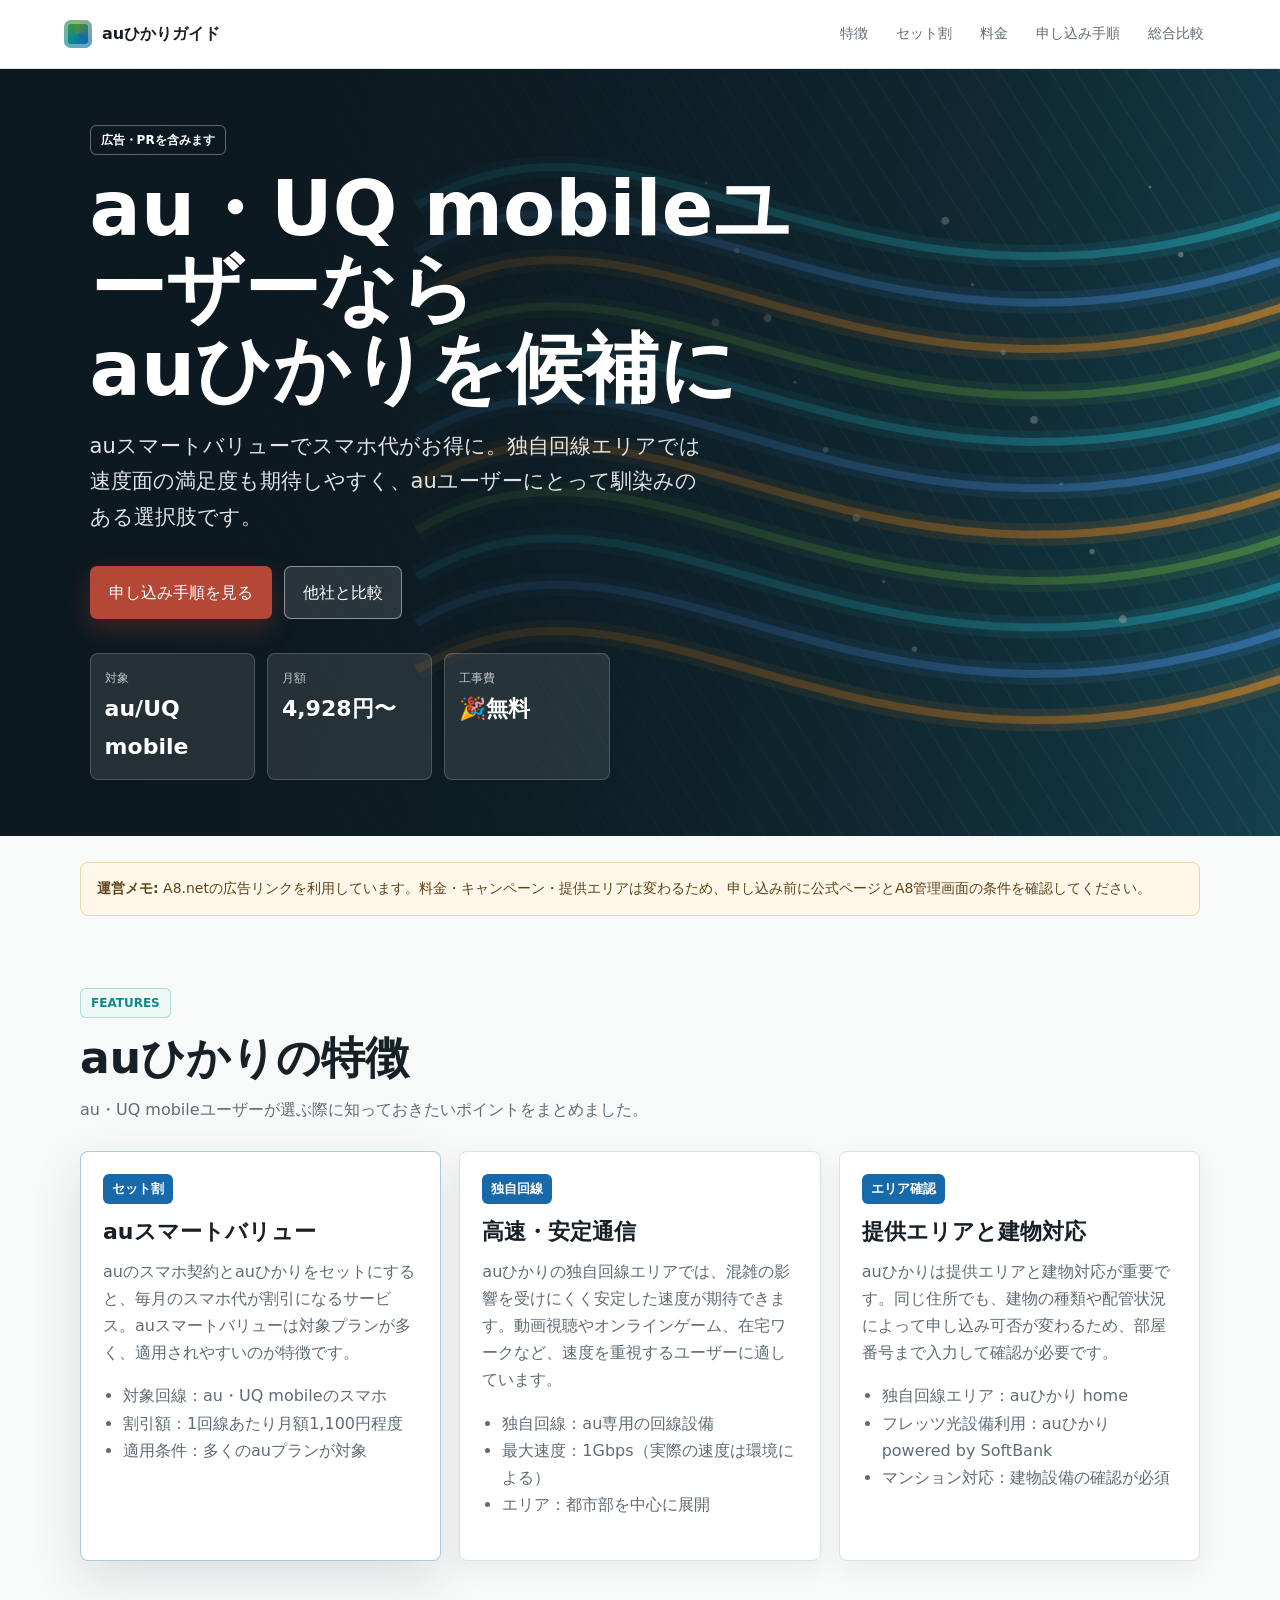
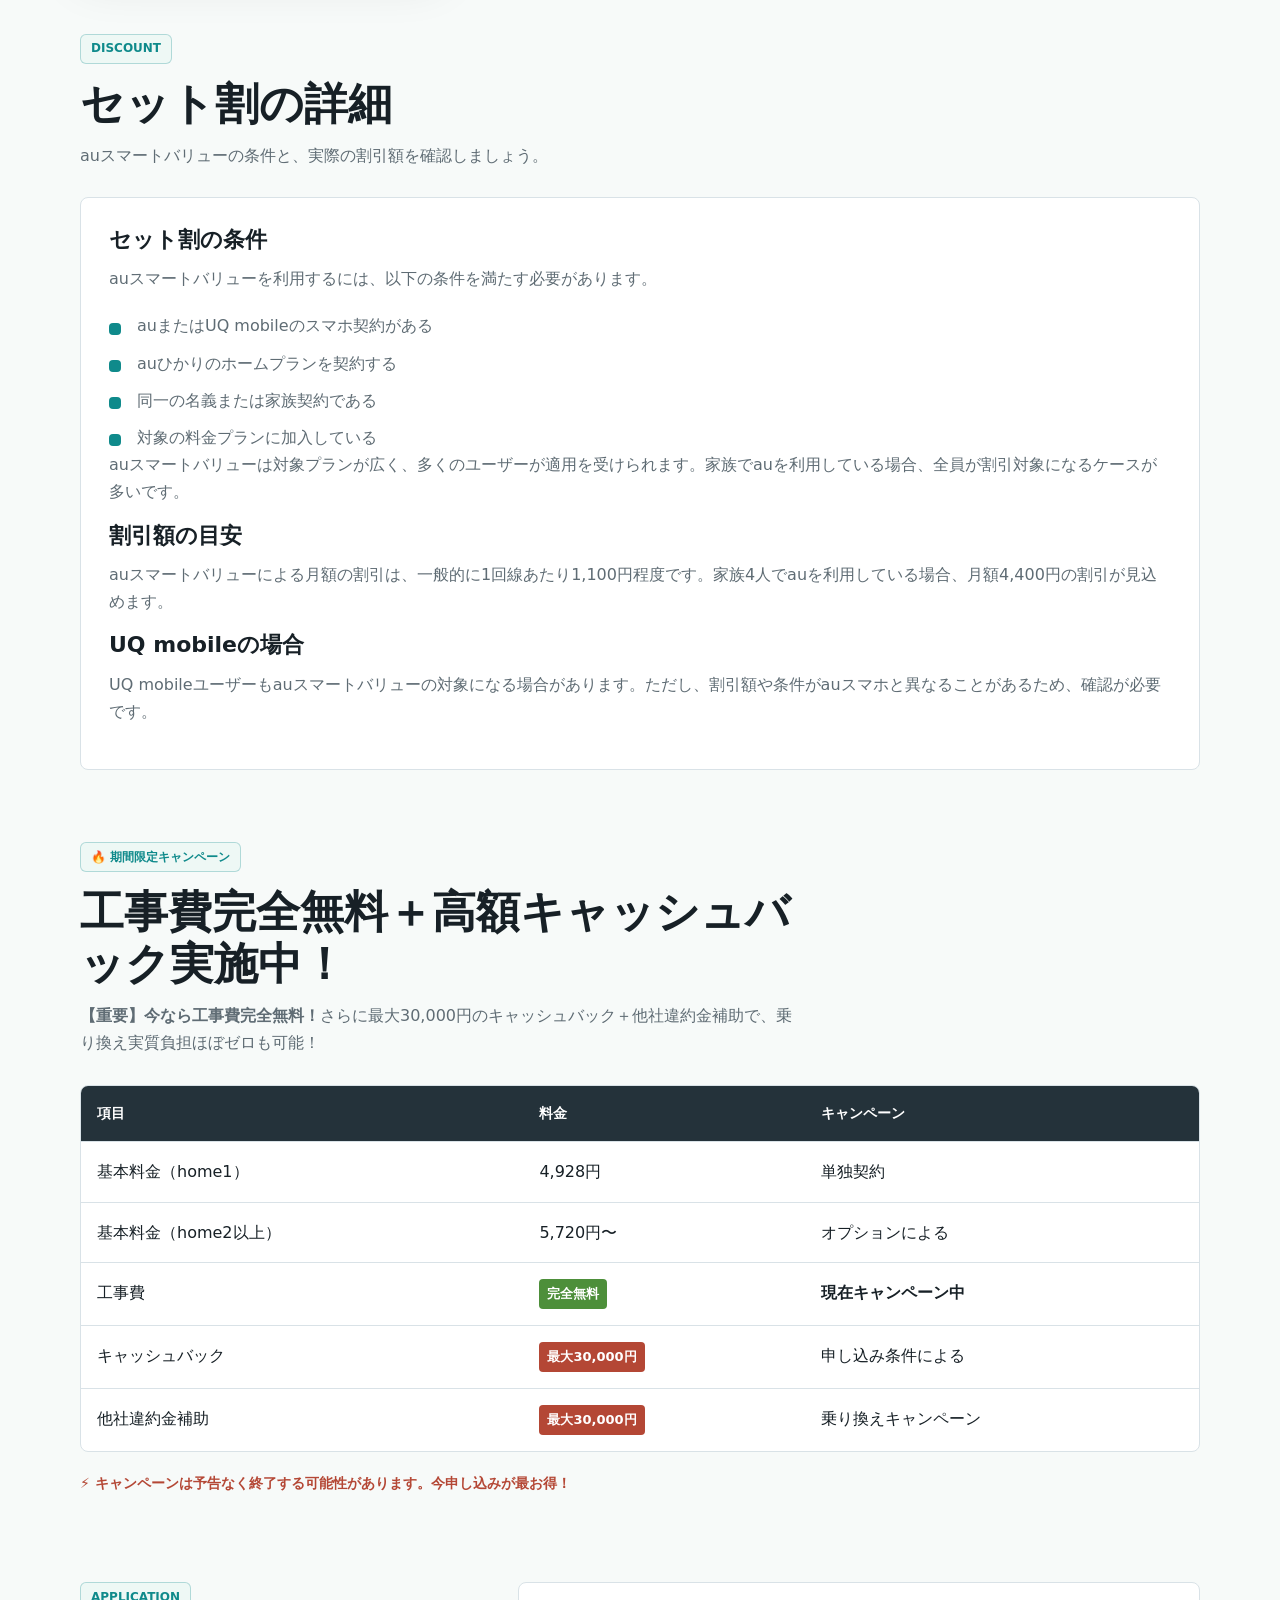
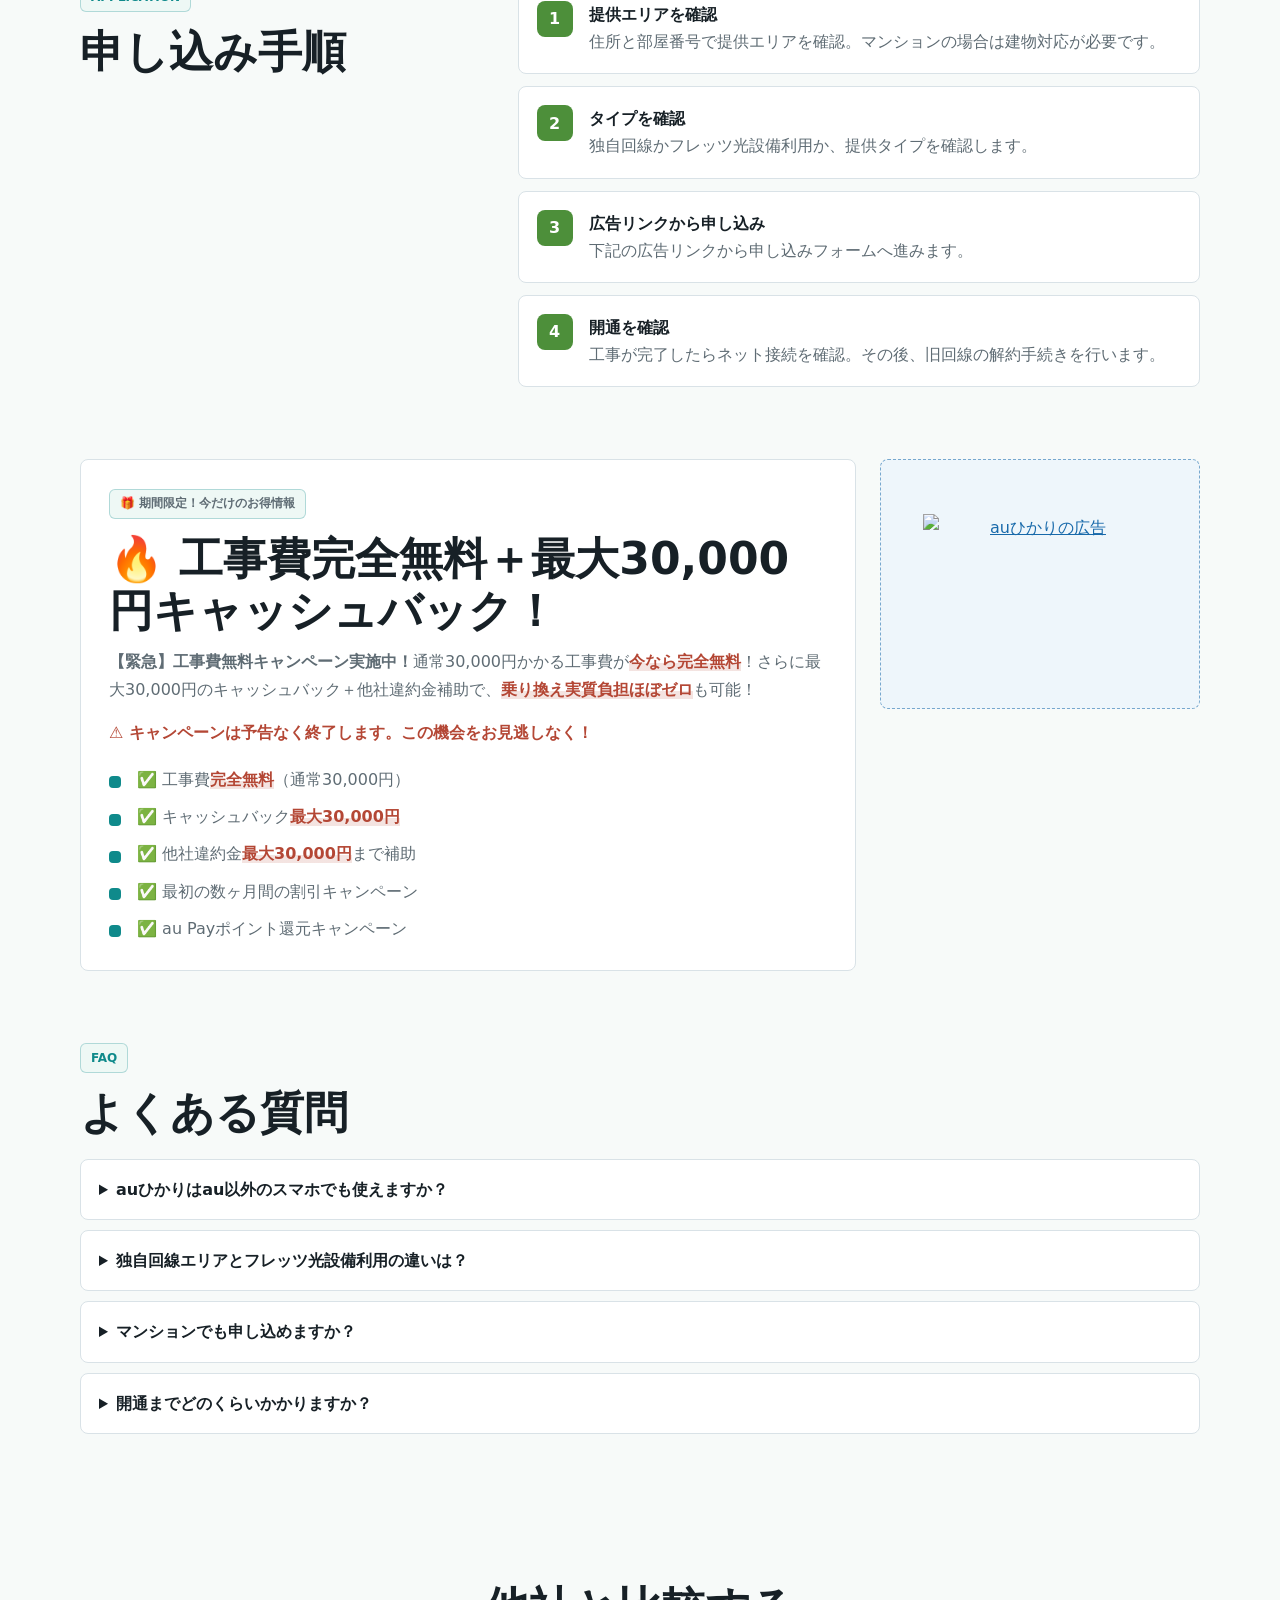
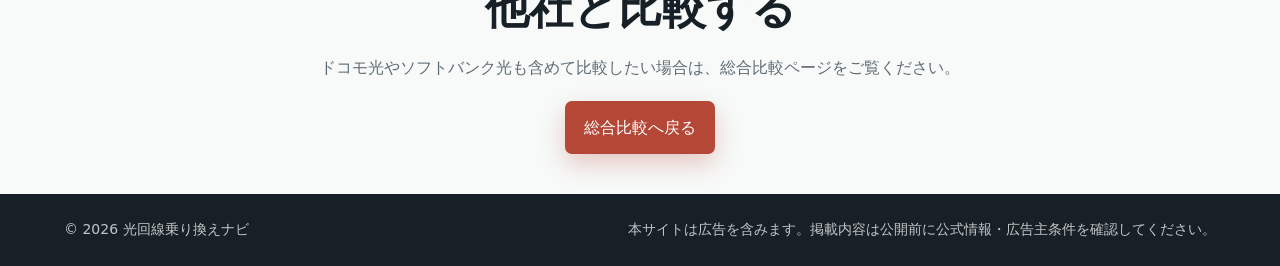
==== au.html @ babb21d6 "光回線比較サイトの初回コミット - ドコモ光・ソフトバンク光・auひかりの比較サイト - 工事費完全無料キャンペーン実施中 - 実質月額3,128円〜 - ランキング、詳細比較表、ユーザー評価 - 料" ====
<!doctype html>
<html lang="ja">
<head>
  <meta charset="utf-8">
  <meta name="viewport" content="width=device-width, initial-scale=1">
  <title>auひかりの特徴・料金・セット割 | 乗り換えガイド</title>
  <meta name="description" content="auひかりの特徴、スマホセット割、料金、乗り換え手順を詳しく解説。au・UQ mobileユーザー向けの光回線選び。広告・PRを含みます。">
  <meta name="robots" content="index,follow">
  <meta property="og:title" content="auひかりの特徴・料金・セット割 | 乗り換えガイド">
  <meta property="og:description" content="auひかりのセット割、料金、乗り換え条件を詳しく解説。">
  <meta property="og:type" content="website">
  <link rel="stylesheet" href="styles.css">
  <link rel="canonical" href="https://example.com/au.html">
</head>
<body>
  <header class="site-header">
    <a class="brand" href="index.html" aria-label="光回線乗り換えナビ トップ">
      <span class="brand-mark" aria-hidden="true"></span>
      <span>auひかりガイド</span    </a>
    <nav class="nav" aria-label="主要メニュー">
      <a href="#features">特徴</a>
      <a href="#discount">セット割</a>
      <a href="#price">料金</a>
      <a href="#steps">申し込み手順</a>
      <a href="index.html">総合比較</a>
    </nav>
  </header>

  <main>
    <section class="hero">
      <div class="hero-media" aria-hidden="true">
        <img src="assets/hero-fiber.png" alt="">
      </div>
      <div class="hero-content">
        <p class="disclosure">広告・PRを含みます</p>
        <h1>au・UQ mobileユーザーなら<br>auひかりを候補に</h1>
        <p class="lead">auスマートバリューでスマホ代がお得に。独自回線エリアでは速度面の満足度も期待しやすく、auユーザーにとって馴染みのある選択肢です。</p>
        <div class="hero-actions">
          <a class="button primary" href="#steps">申し込み手順を見る</a>
          <a class="button secondary" href="index.html">他社と比較</a>
        </div>
        <dl class="hero-stats" aria-label="auひかりのポイント">
          <div><dt>対象</dt><dd>au/UQ mobile</dd></div>
          <div><dt>月額</dt><dd>4,928円〜</dd></div>
          <div><dt>工事費</dt><dd>🎉無料</dd></div>
        </dl>
      </div>
    </section>

    <section class="notice" aria-label="広告表記">
      <strong>運営メモ:</strong>
      A8.netの広告リンクを利用しています。料金・キャンペーン・提供エリアは変わるため、申し込み前に公式ページとA8管理画面の条件を確認してください。
    </section>

    <section class="section" id="features">
      <div class="section-heading">
        <p class="eyebrow">Features</p>
        <h2>auひかりの特徴</h2>
        <p>au・UQ mobileユーザーが選ぶ際に知っておきたいポイントをまとめました。</p>
      </div>
      <div class="ranking-grid">
        <article class="provider-card best">
          <div class="rank">セット割</div>
          <h3>auスマートバリュー</h3>
          <p>auのスマホ契約とauひかりをセットにすると、毎月のスマホ代が割引になるサービス。auスマートバリューは対象プランが多く、適用されやすいのが特徴です。</p>
          <ul>
            <li>対象回線：au・UQ mobileのスマホ</li>
            <li>割引額：1回線あたり月額1,100円程度</li>
            <li>適用条件：多くのauプランが対象</li>
          </ul>
        </article>
        <article class="provider-card">
          <div class="rank">独自回線</div>
          <h3>高速・安定通信</h3>
          <p>auひかりの独自回線エリアでは、混雑の影響を受けにくく安定した速度が期待できます。動画視聴やオンラインゲーム、在宅ワークなど、速度を重視するユーザーに適しています。</p>
          <ul>
            <li>独自回線：au専用の回線設備</li>
            <li>最大速度：1Gbps（実際の速度は環境による）</li>
            <li>エリア：都市部を中心に展開</li>
          </ul>
        </article>
        <article class="provider-card">
          <div class="rank">エリア確認</div>
          <h3>提供エリアと建物対応</h3>
          <p>auひかりは提供エリアと建物対応が重要です。同じ住所でも、建物の種類や配管状況によって申し込み可否が変わるため、部屋番号まで入力して確認が必要です。</p>
          <ul>
            <li>独自回線エリア：auひかり home</li>
            <li>フレッツ光設備利用：auひかり powered by SoftBank</li>
            <li>マンション対応：建物設備の確認が必須</li>
          </ul>
        </article>
      </div>
    </section>

    <section class="section" id="discount">
      <div class="section-heading">
        <p class="eyebrow">Discount</p>
        <h2>セット割の詳細</h2>
        <p>auスマートバリューの条件と、実際の割引額を確認しましょう。</p>
      </div>
      <div class="article-main">
        <h3>セット割の条件</h3>
        <p>auスマートバリューを利用するには、以下の条件を満たす必要があります。</p>
        <ul class="check-list">
          <li>auまたはUQ mobileのスマホ契約がある</li>
          <li>auひかりのホームプランを契約する</li>
          <li>同一の名義または家族契約である</li>
          <li>対象の料金プランに加入している</li>
        </ul>
        <p>auスマートバリューは対象プランが広く、多くのユーザーが適用を受けられます。家族でauを利用している場合、全員が割引対象になるケースが多いです。</p>

        <h3>割引額の目安</h3>
        <p>auスマートバリューによる月額の割引は、一般的に1回線あたり1,100円程度です。家族4人でauを利用している場合、月額4,400円の割引が見込めます。</p>

        <h3>UQ mobileの場合</h3>
        <p>UQ mobileユーザーもauスマートバリューの対象になる場合があります。ただし、割引額や条件がauスマホと異なることがあるため、確認が必要です。</p>
      </div>
    </section>

    <section class="section" id="price">
      <div class="section-heading">
        <p class="eyebrow">🔥 期間限定キャンペーン</p>
        <h2>工事費完全無料＋高額キャッシュバック実施中！</h2>
        <p><strong>【重要】今なら工事費完全無料！</strong>さらに最大30,000円のキャッシュバック＋他社違約金補助で、乗り換え実質負担ほぼゼロも可能！</p>
      </div>
      <div class="table-wrap">
        <table>
          <thead>
            <tr>
              <th>項目</th>
              <th>料金</th>
              <th>キャンペーン</th>
            </tr>
          </thead>
          <tbody>
            <tr>
              <td>基本料金（home1）</td>
              <td>4,928円</td>
              <td>単独契約</td>
            </tr>
            <tr>
              <td>基本料金（home2以上）</td>
              <td>5,720円〜</td>
              <td>オプションによる</td>
            </tr>
            <tr>
              <td>工事費</td>
              <td><span class="free">完全無料</span></td>
              <td><strong>現在キャンペーン中</strong></td>
            </tr>
            <tr>
              <td>キャッシュバック</td>
              <td><span class="cashback">最大30,000円</span></td>
              <td>申し込み条件による</td>
            </tr>
            <tr>
              <td>他社違約金補助</td>
              <td><span class="cashback">最大30,000円</span></td>
              <td>乗り換えキャンペーン</td>
            </tr>
          </tbody>
        </table>
      </div>
      <p style="margin-top: 20px; color: var(--red); font-weight: 700; font-size: 14px;">
        ⚡ キャンペーンは予告なく終了する可能性があります。今申し込みが最お得！
      </p>
    </section>

    <section class="section bands" id="steps">
      <div>
        <p class="eyebrow">Application</p>
        <h2>申し込み手順</h2>
      </div>
      <ol class="steps">
        <li><strong>提供エリアを確認</strong><span>住所と部屋番号で提供エリアを確認。マンションの場合は建物対応が必要です。</span></li>
        <li><strong>タイプを確認</strong><span>独自回線かフレッツ光設備利用か、提供タイプを確認します。</span></li>
        <li><strong>広告リンクから申し込み</strong><span>下記の広告リンクから申し込みフォームへ進みます。</span></li>
        <li><strong>開通を確認</strong><span>工事が完了したらネット接続を確認。その後、旧回線の解約手続きを行います。</span></li>
      </ol>
    </section>

    <section class="section article">
      <div class="article-main">
        <p class="eyebrow">🎁 期間限定！今だけのお得情報</p>
        <h2>🔥 工事費完全無料＋最大30,000円キャッシュバック！</h2>
        <p><strong>【緊急】工事費無料キャンペーン実施中！</strong>通常30,000円かかる工事費が<span class="highlight">今なら完全無料</span>！さらに最大30,000円のキャッシュバック＋他社違約金補助で、<span class="highlight">乗り換え実質負担ほぼゼロ</span>も可能！</p>
        <p style="color: var(--red); font-weight: 800; font-size: 16px; margin: 16px 0;">
          ⚠️ キャンペーンは予告なく終了します。この機会をお見逃しなく！
        </p>
        <ul class="check-list">
          <li>✅ 工事費<span class="highlight">完全無料</span>（通常30,000円）</li>
          <li>✅ キャッシュバック<span class="highlight">最大30,000円</span></li>
          <li>✅ 他社違約金<span class="highlight">最大30,000円</span>まで補助</li>
          <li>✅ 最初の数ヶ月間の割引キャンペーン</li>
          <li>✅ au Payポイント還元キャンペーン</li>
        </ul>
      </div>
      <aside class="sidebar-ad" aria-label="auひかり広告">
        <div class="ad-slot tall" data-affiliate-slot="sidebar-au">
          <a href="https://px.a8.net/svt/ejp?a8mat=35LMF5+7FX302+42Y0+631SX" rel="nofollow sponsored">
            <img border="0" width="234" height="60" alt="auひかりの広告" src="https://www22.a8.net/svt/bgt?aid=190805441450&wid=001&eno=01&mid=s00000019044001022000&mc=1">
          </a>
          <img border="0" width="1" height="1" src="https://www18.a8.net/0.gif?a8mat=35LMF5+7FX302+42Y0+631SX" alt="">
        </div>
      </aside>
    </section>

    <section class="section faq">
      <div class="section-heading compact">
        <p class="eyebrow">FAQ</p>
        <h2>よくある質問</h2>
      </div>
      <details>
        <summary>auひかりはau以外のスマホでも使えますか？</summary>
        <p>はい、auひかり自体はキャリアに関係なく契約できます。ただし、auスマートバリューの対象になるのはauまたはUQ mobileのスマホ契約がある場合に限ります。</p>
      </details>
      <details>
        <summary>独自回線エリアとフレッツ光設備利用の違いは？</summary>
        <p>独自回線エリアはau専用の設備で、混雑の影響を受けにくい傾向があります。フレッツ光設備利用はNTTの設備を使うため、基本的にはフレッツ光と同等の通信品質です。</p>
      </details>
      <details>
        <summary>マンションでも申し込めますか？</summary>
        <p>はい、マンションタイプのauひかりが提供されています。ただし、建物に光設備が導入されている必要があるため、部屋番号まで入力して提供エリアを確認する必要があります。</p>
      </details>
      <details>
        <summary>開通までどのくらいかかりますか？</summary>
        <p>工事が必要な場合は2〜4週間程度。転用や事業者変更で工事が不要な場合は、1〜2週間程度で開通することが多いです。</p>
      </details>
    </section>

    <section class="section" style="text-align: center; padding-bottom: 40px;">
      <h2 style="margin-bottom: 20px;">他社と比較する</h2>
      <p style="color: var(--muted); margin-bottom: 20px;">
        ドコモ光やソフトバンク光も含めて比較したい場合は、総合比較ページをご覧ください。
      </p>
      <a class="button primary" href="index.html">総合比較へ戻る</a>
    </section>
  </main>

  <footer class="footer">
    <p>© 2026 光回線乗り換えナビ</p>
    <p>本サイトは広告を含みます。掲載内容は公開前に公式情報・広告主条件を確認してください。</p>
  </footer>

  <script src="script.js"></script>
</body>
</html>
---- styles.css ----
:root {
  --ink: #172026;
  --muted: #5f6c74;
  --line: #d9e2e7;
  --paper: #f7faf9;
  --white: #ffffff;
  --blue: #1769aa;
  --teal: #0f8a8b;
  --green: #4d8f3a;
  --amber: #c7831d;
  --red: #b44735;
  --shadow: 0 18px 50px rgba(23, 32, 38, 0.12);
}

/* キャリア別テーマカラー */
.docomo-theme {
  --carrier-primary: #d9363e;
  --carrier-secondary: #2b1b69;
}

.softbank-theme {
  --carrier-primary: #ff6600;
  --carrier-secondary: #333333;
}

.au-theme {
  --carrier-primary: #e60033;
  --carrier-secondary: #ffcc00;
}

* {
  box-sizing: border-box;
}

html {
  scroll-behavior: smooth;
}

body {
  margin: 0;
  color: var(--ink);
  background: var(--paper);
  font-family: system-ui, -apple-system, BlinkMacSystemFont, "Segoe UI", sans-serif;
  line-height: 1.7;
  letter-spacing: 0;
}

a {
  color: inherit;
}

.site-header {
  position: sticky;
  top: 0;
  z-index: 10;
  display: flex;
  align-items: center;
  justify-content: space-between;
  gap: 20px;
  padding: 14px clamp(18px, 5vw, 64px);
  border-bottom: 1px solid rgba(217, 226, 231, 0.88);
  background: rgba(255, 255, 255, 0.94);
  backdrop-filter: blur(12px);
}

.brand {
  display: inline-flex;
  align-items: center;
  gap: 10px;
  font-weight: 800;
  text-decoration: none;
  white-space: nowrap;
}

.brand-mark {
  width: 28px;
  height: 28px;
  border-radius: 7px;
  background: conic-gradient(from 120deg, var(--blue), var(--teal), var(--green), var(--blue));
  box-shadow: inset 0 0 0 4px rgba(255, 255, 255, 0.35);
}

.nav {
  display: flex;
  align-items: center;
  gap: 4px;
  font-size: 14px;
  color: var(--muted);
}

.nav a {
  min-height: 40px;
  padding: 8px 12px;
  border-radius: 6px;
  text-decoration: none;
}

.nav a:hover {
  background: #edf4f5;
  color: var(--ink);
}

.hero {
  position: relative;
  display: grid;
  min-height: min(720px, calc(100vh - 68px));
  overflow: hidden;
  background: #0e1d26;
}

.hero-media {
  position: absolute;
  inset: 0;
}

.hero-media img {
  width: 100%;
  height: 100%;
  object-fit: cover;
}

.hero-media::after {
  content: "";
  position: absolute;
  inset: 0;
  background: linear-gradient(90deg, rgba(13, 25, 32, 0.9), rgba(13, 25, 32, 0.62) 48%, rgba(13, 25, 32, 0.2));
}

.hero-content {
  position: relative;
  z-index: 1;
  width: min(720px, calc(100% - 36px));
  margin: auto 0 auto clamp(18px, 7vw, 92px);
  padding: 56px 0;
  color: var(--white);
}

.update-info {
  display: flex;
  gap: 16px;
  margin-bottom: 16px;
  flex-wrap: wrap;
}

.update-date,
.update-status {
  display: inline-flex;
  align-items: center;
  padding: 6px 12px;
  border-radius: 6px;
  font-size: 13px;
  font-weight: 600;
  background: rgba(255, 255, 255, 0.15);
  backdrop-filter: blur(8px);
}

.update-status {
  color: #4d8f3a;
  background: rgba(77, 143, 58, 0.2);
}

.disclosure,
.eyebrow {
  display: inline-flex;
  align-items: center;
  min-height: 30px;
  margin: 0 0 14px;
  padding: 3px 10px;
  border: 1px solid rgba(255, 255, 255, 0.35);
  border-radius: 6px;
  font-size: 12px;
  font-weight: 800;
  letter-spacing: 0;
  text-transform: uppercase;
}

.eyebrow {
  border-color: rgba(15, 138, 139, 0.28);
  color: var(--teal);
  background: #eef8f5;
}

h1,
h2,
h3,
p {
  margin-top: 0;
}

h1 {
  max-width: 760px;
  margin-bottom: 20px;
  font-size: clamp(38px, 6vw, 76px);
  line-height: 1.05;
}

h2 {
  margin-bottom: 12px;
  font-size: clamp(28px, 3.8vw, 44px);
  line-height: 1.18;
}

h3 {
  margin-bottom: 12px;
  font-size: 22px;
  line-height: 1.25;
}

.lead {
  max-width: 620px;
  color: rgba(255, 255, 255, 0.88);
  font-size: clamp(17px, 2.2vw, 21px);
}

.hero-actions {
  display: flex;
  flex-wrap: wrap;
  gap: 12px;
  margin-top: 30px;
}

.button {
  display: inline-flex;
  align-items: center;
  justify-content: center;
  min-height: 48px;
  padding: 12px 18px;
  border: 1px solid transparent;
  border-radius: 7px;
  font-weight: 800;
  text-decoration: none;
  cursor: pointer;
  font: inherit;
}

.button.primary {
  color: #fff;
  background: var(--red);
  box-shadow: 0 10px 24px rgba(180, 71, 53, 0.28);
}

.button.secondary {
  color: #fff;
  border-color: rgba(255, 255, 255, 0.45);
  background: rgba(255, 255, 255, 0.12);
}

.hero-stats {
  display: grid;
  grid-template-columns: repeat(3, minmax(0, 1fr));
  gap: 12px;
  max-width: 520px;
  margin: 34px 0 0;
}

.hero-stats div {
  padding: 14px;
  border: 1px solid rgba(255, 255, 255, 0.18);
  border-radius: 8px;
  background: rgba(255, 255, 255, 0.1);
}

.hero-stats dt {
  color: rgba(255, 255, 255, 0.72);
  font-size: 12px;
}

.hero-stats dd {
  margin: 2px 0 0;
  font-size: 22px;
  font-weight: 800;
}

.notice,
.section {
  width: min(1120px, calc(100% - 36px));
  margin: 0 auto;
}

.notice {
  margin-top: 26px;
  padding: 14px 16px;
  border: 1px solid #ead6a8;
  border-radius: 8px;
  color: #5d4418;
  background: #fff7e8;
  font-size: 14px;
}

.section {
  padding: 72px 0 0;
}

.section-heading {
  max-width: 720px;
  margin-bottom: 28px;
}

.section-heading p:last-child {
  color: var(--muted);
}

.compact {
  margin-bottom: 20px;
}

.ranking-grid {
  display: grid;
  grid-template-columns: repeat(3, minmax(0, 1fr));
  gap: 18px;
}

.provider-card {
  display: flex;
  min-height: 100%;
  flex-direction: column;
  padding: 22px;
  border: 1px solid var(--line);
  border-radius: 8px;
  background: var(--white);
  box-shadow: 0 8px 24px rgba(23, 32, 38, 0.06);
}

.provider-card.best {
  border-color: rgba(23, 105, 170, 0.36);
  box-shadow: var(--shadow);
}

.rank {
  width: fit-content;
  margin-bottom: 14px;
  padding: 4px 9px;
  border-radius: 6px;
  color: #fff;
  background: var(--blue);
  font-size: 13px;
  font-weight: 800;
}

.provider-card p,
.provider-card li,
.article-main p,
details p {
  color: var(--muted);
}

.provider-card ul {
  margin: 0 0 20px;
  padding-left: 20px;
}

.ad-slot {
  display: grid;
  min-height: 96px;
  margin-top: auto;
  place-items: center;
  padding: 14px;
  border: 1px dashed rgba(23, 105, 170, 0.55);
  border-radius: 8px;
  color: var(--blue);
  background: #eef6fb;
  text-align: center;
}

.ad-slot span {
  display: block;
  font-weight: 900;
}

.ad-slot small {
  color: var(--muted);
}

.ad-slot a {
  display: inline-flex;
  align-items: center;
  justify-content: center;
}

.ad-slot img {
  max-width: 100%;
  height: auto;
}

.diagnosis {
  display: grid;
  grid-template-columns: 0.85fr 1.15fr;
  gap: 24px;
  align-items: start;
}

.diagnosis-panel,
.result {
  border: 1px solid var(--line);
  border-radius: 8px;
  background: var(--white);
  box-shadow: 0 8px 24px rgba(23, 32, 38, 0.06);
}

.diagnosis-panel {
  display: grid;
  gap: 14px;
  padding: 20px;
}

label {
  display: grid;
  gap: 6px;
  font-weight: 800;
}

select {
  min-height: 46px;
  width: 100%;
  border: 1px solid var(--line);
  border-radius: 7px;
  padding: 8px 12px;
  color: var(--ink);
  background: #fff;
  font: inherit;
}

.result {
  min-height: 100%;
  padding: 22px;
  font-size: 18px;
}

.result strong {
  display: block;
  margin-bottom: 8px;
  font-size: 24px;
  line-height: 1.25;
}

.table-wrap {
  overflow-x: auto;
  border: 1px solid var(--line);
  border-radius: 8px;
  background: var(--white);
}

table {
  width: 100%;
  min-width: 760px;
  border-collapse: collapse;
}

th,
td {
  padding: 16px;
  border-bottom: 1px solid var(--line);
  text-align: left;
  vertical-align: top;
}

th {
  color: #fff;
  background: #24323a;
  font-size: 14px;
}

tr:last-child td {
  border-bottom: 0;
}

.bands {
  display: grid;
  grid-template-columns: 0.75fr 1.25fr;
  gap: 28px;
  align-items: start;
}

.steps {
  display: grid;
  gap: 12px;
  margin: 0;
  padding: 0;
  list-style: none;
  counter-reset: step;
}

.steps li {
  position: relative;
  min-height: 92px;
  padding: 18px 18px 18px 70px;
  border: 1px solid var(--line);
  border-radius: 8px;
  background: var(--white);
}

.steps li::before {
  counter-increment: step;
  content: counter(step);
  position: absolute;
  left: 18px;
  top: 18px;
  display: grid;
  width: 36px;
  height: 36px;
  place-items: center;
  border-radius: 8px;
  color: #fff;
  background: var(--green);
  font-weight: 900;
}

.steps span {
  display: block;
  color: var(--muted);
}

.article {
  display: grid;
  grid-template-columns: minmax(0, 1fr) 320px;
  gap: 24px;
}

.article-main {
  padding: 28px;
  border: 1px solid var(--line);
  border-radius: 8px;
  background: var(--white);
}

.check-list {
  display: grid;
  gap: 10px;
  margin: 20px 0 0;
  padding: 0;
  list-style: none;
}

.check-list li {
  position: relative;
  padding-left: 28px;
  color: var(--muted);
}

.check-list li::before {
  content: "";
  position: absolute;
  left: 0;
  top: 0.65em;
  width: 12px;
  height: 12px;
  border-radius: 4px;
  background: var(--teal);
}

.sidebar-ad {
  align-self: start;
  position: sticky;
  top: 88px;
}

.ad-slot.tall {
  min-height: 250px;
}

.faq {
  padding-bottom: 76px;
}

details {
  border: 1px solid var(--line);
  border-radius: 8px;
  background: var(--white);
}

details + details {
  margin-top: 10px;
}

summary {
  min-height: 56px;
  padding: 16px 18px;
  font-weight: 850;
  cursor: pointer;
}

details p {
  padding: 0 18px 18px;
}

.footer {
  display: flex;
  flex-wrap: wrap;
  justify-content: space-between;
  gap: 10px;
  padding: 24px clamp(18px, 5vw, 64px);
  color: rgba(255, 255, 255, 0.74);
  background: #172026;
  font-size: 14px;
}

.footer p {
  margin: 0;
}

/* 料金比較表 */
.fee-table-tabs {
  display: flex;
  gap: 8px;
  margin-bottom: 16px;
}

.fee-tab {
  min-height: 40px;
  padding: 8px 20px;
  border: 1px solid var(--line);
  border-radius: 6px;
  color: var(--muted);
  background: var(--white);
  font-weight: 700;
  cursor: pointer;
  transition: all 0.2s;
}

.fee-tab:hover {
  border-color: var(--blue);
  color: var(--blue);
}

.fee-tab.active {
  color: #fff;
  border-color: var(--blue);
  background: var(--blue);
}

.fee-table th,
.fee-table td {
  text-align: center;
}

.fee-table th:first-child,
.fee-table td:first-child {
  text-align: left;
}

.fee-note {
  margin-top: 16px;
  padding: 14px;
  border: 1px solid rgba(23, 105, 170, 0.2);
  border-radius: 8px;
  color: var(--muted);
  font-size: 13px;
  line-height: 1.6;
  background: #eef6fb;
}

/* 計算機 */
.calculator-form {
  display: grid;
  gap: 20px;
}

.calculator-inputs {
  display: grid;
  grid-template-columns: repeat(2, minmax(0, 1fr));
  gap: 14px;
  margin-bottom: 20px;
}

.calculator-result {
  min-height: 100px;
  padding: 22px;
  border: 1px solid var(--line);
  border-radius: 8px;
  background: var(--white);
  box-shadow: 0 8px 24px rgba(23, 32, 38, 0.06);
}

.calculator-result .placeholder {
  color: var(--muted);
  text-align: center;
}

.calc-summary {
  margin-bottom: 20px;
  padding: 12px;
  border: 1px solid var(--line);
  border-radius: 6px;
  color: var(--muted);
  font-size: 14px;
  background: var(--paper);
}

.calc-results {
  display: grid;
  grid-template-columns: repeat(3, minmax(0, 1fr));
  gap: 16px;
  margin-bottom: 16px;
}

.calc-result-card {
  position: relative;
  padding: 18px;
  border: 1px solid var(--line);
  border-radius: 8px;
  background: var(--white);
  transition: all 0.2s;
}

.calc-result-card:hover {
  border-color: var(--blue);
  box-shadow: 0 4px 16px rgba(23, 105, 170, 0.15);
}

.calc-result-card.best {
  border-color: rgba(23, 105, 170, 0.36);
  box-shadow: 0 8px 24px rgba(23, 32, 38, 0.12);
}

.best-badge {
  position: absolute;
  top: -10px;
  right: 16px;
  padding: 4px 10px;
  border-radius: 6px;
  color: #fff;
  background: var(--blue);
  font-size: 12px;
  font-weight: 800;
}

.calc-result-card h4 {
  margin: 0 0 14px;
  font-size: 18px;
  font-weight: 800;
}

.calc-result-card dl {
  display: grid;
  grid-template-columns: auto 1fr;
  gap: 8px 12px;
  margin: 0;
}

.calc-result-card dt {
  color: var(--muted);
  font-size: 12px;
  font-weight: 600;
}

.calc-result-card dd {
  margin: 0;
  font-weight: 700;
}

.calc-result-card .price {
  font-size: 22px;
  font-weight: 900;
  color: var(--blue);
}

.calc-result-card .discount {
  color: var(--green);
}

.calc-note {
  margin: 0;
  padding: 12px;
  border: 1px solid rgba(23, 105, 170, 0.2);
  border-radius: 6px;
  color: var(--muted);
  font-size: 12px;
  background: #eef6fb;
}

/* キャンペーン強調スタイル */
.free {
  display: inline-block;
  padding: 4px 8px;
  border-radius: 4px;
  color: #fff;
  background: var(--green);
  font-weight: 900;
  font-size: 13px;
}

.cashback {
  display: inline-block;
  padding: 4px 8px;
  border-radius: 4px;
  color: #fff;
  background: var(--red);
  font-weight: 700;
  font-size: 13px;
}

.highlight {
  color: var(--red);
  font-weight: 900;
  background: linear-gradient(transparent 60%, rgba(180, 71, 53, 0.15) 60%);
}

.fee-note .highlight {
  background: linear-gradient(transparent 60%, rgba(180, 71, 53, 0.25) 60%);
}

.real-price {
  color: var(--red) !important;
  font-size: 20px !important;
}

/* 価格.com風ランキング */
.ranking-item {
  display: grid;
  grid-template-columns: 80px 1fr;
  gap: 24px;
  margin-bottom: 32px;
  padding: 28px;
  border: 1px solid var(--line);
  border-radius: 12px;
  background: var(--white);
  box-shadow: 0 4px 16px rgba(23, 32, 38, 0.08);
  transition: all 0.3s;
}

.ranking-item:hover {
  box-shadow: 0 8px 32px rgba(23, 32, 38, 0.12);
  transform: translateY(-2px);
}

.ranking-item.rank-1 {
  border-color: rgba(255, 215, 0, 0.5);
  box-shadow: 0 8px 32px rgba(255, 215, 0, 0.15);
}

.ranking-item.rank-2 {
  border-color: rgba(192, 192, 192, 0.5);
}

.ranking-item.rank-3 {
  border-color: rgba(205, 127, 50, 0.5);
}

.rank-badge {
  display: flex;
  flex-direction: column;
  align-items: center;
  justify-content: center;
  gap: 8px;
}

.rank-number {
  width: 56px;
  height: 56px;
  display: flex;
  align-items: center;
  justify-content: center;
  border-radius: 50%;
  color: #fff;
  font-size: 28px;
  font-weight: 900;
  text-shadow: 0 2px 4px rgba(0, 0, 0, 0.2);
}

.rank-1 .rank-number {
  background: linear-gradient(135deg, #ffd700, #ffaa00);
  box-shadow: 0 4px 12px rgba(255, 215, 0, 0.4);
}

.rank-2 .rank-number {
  background: linear-gradient(135deg, #c0c0c0, #a0a0a0);
}

.rank-3 .rank-number {
  background: linear-gradient(135deg, #cd7f32, #a0522d);
}

.rank-label {
  font-size: 12px;
  font-weight: 700;
  color: var(--muted);
}

.ranking-content {
  display: flex;
  flex-direction: column;
  gap: 16px;
}

.ranking-header {
  display: flex;
  align-items: center;
  justify-content: space-between;
  gap: 16px;
}

.ranking-header h3 {
  margin: 0;
  font-size: 24px;
  font-weight: 800;
}

.rating-box {
  display: flex;
  align-items: center;
  gap: 12px;
  padding: 8px 16px;
  border-radius: 8px;
  background: #fff9e6;
}

.rating-score {
  font-size: 18px;
  font-weight: 900;
  color: var(--amber);
}

.stars {
  color: #ffd700;
  font-size: 18px;
  letter-spacing: 2px;
}

.rating-items {
  display: grid;
  grid-template-columns: repeat(5, 1fr);
  gap: 12px;
  padding: 16px;
  border-radius: 8px;
  background: var(--paper);
}

.rating-item {
  display: flex;
  flex-direction: column;
  align-items: center;
  gap: 4px;
  text-align: center;
}

.item-name {
  font-size: 12px;
  color: var(--muted);
  font-weight: 600;
}

.rating-item .stars {
  font-size: 14px;
  letter-spacing: 1px;
}

.item-score {
  font-size: 14px;
  font-weight: 700;
  color: var(--ink);
}

.price-highlight {
  display: flex;
  align-items: center;
  gap: 12px;
  flex-wrap: wrap;
}

.price-label {
  font-size: 14px;
  color: var(--muted);
  font-weight: 600;
}

.price-value {
  font-size: 32px;
  font-weight: 900;
  color: var(--red);
}

.price-breakdown {
  padding: 12px;
  margin-top: 8px;
  border-radius: 6px;
  background: #fff9f0;
  border: 1px solid #f0e0d0;
}

.price-breakdown p {
  margin: 0 0 4px;
  font-size: 13px;
  color: var(--muted);
  line-height: 1.5;
}

.price-breakdown p:last-child {
  margin-bottom: 0;
}

.price-breakdown strong {
  color: var(--red);
  font-weight: 900;
  font-size: 15px;
}

.price-note-2 {
  font-size: 11px !important;
  color: #999 !important;
}

.price-badge {
  padding: 4px 10px;
  border-radius: 4px;
  font-size: 12px;
  font-weight: 700;
  background: var(--green);
  color: #fff;
}

.price-badge:nth-child(3) {
  background: var(--red);
}

.ranking-features p {
  margin: 0;
  color: var(--muted);
  line-height: 1.6;
}

.ranking-features strong {
  color: var(--ink);
}

.ranking-actions {
  display: flex;
  gap: 12px;
  flex-wrap: wrap;
}

/* 評価基準 */
.criteria-grid {
  display: grid;
  grid-template-columns: repeat(auto-fit, minmax(200px, 1fr));
  gap: 16px;
}

.criteria-item {
  padding: 16px;
  border: 1px solid var(--line);
  border-radius: 8px;
  background: var(--white);
}

.criteria-item h4 {
  margin: 0 0 8px;
  font-size: 16px;
  display: flex;
  align-items: center;
  gap: 8px;
}

.criteria-item p {
  margin: 0;
  font-size: 13px;
  color: var(--muted);
  line-height: 1.5;
}

/* 詳細比較表 */
.compare-table-wrapper {
  overflow-x: auto;
  border: 1px solid var(--line);
  border-radius: 12px;
  background: var(--white);
}

.compare-table {
  width: 100%;
  min-width: 700px;
  border-collapse: collapse;
}

.compare-table th,
.compare-table td {
  padding: 14px 16px;
  border-bottom: 1px solid var(--line);
  text-align: center;
  vertical-align: middle;
}

.compare-table th:first-child,
.compare-table td:first-child {
  text-align: left;
  font-weight: 600;
  background: #f7faf9;
  min-width: 140px;
}

.compare-th-product {
  width: 140px;
}

.compare-th-au,
.compare-th-docomo,
.compare-th-softbank {
  font-weight: 800;
  font-size: 16px;
}

.compare-th-au {
  color: #e60033;
}

.compare-th-docomo {
  color: #d9363e;
}

.compare-th-softbank {
  color: #ff6600;
}

.compare-row-price th,
.compare-row-price td {
  background: #fff9e6;
}

.compare-row-real-price th,
.compare-row-real-price td {
  background: #ffe6f0;
  font-weight: 700;
}

.compare-row-real-price td strong {
  color: var(--red);
  font-size: 18px;
}

.compare-row-campaign th,
.compare-row-campaign td {
  background: #ffe6e6;
}

.compare-row-discount th,
.compare-row-discount td {
  background: #f0f6ff;
}

.rank-high {
  color: var(--green);
  font-weight: 700;
}

.rank-all {
  color: var(--muted);
  font-weight: 600;
}

.compare-note {
  margin-top: 16px;
  padding: 12px;
  font-size: 12px;
  color: var(--muted);
  background: #f7faf9;
  border-radius: 6px;
}

/* ユーザー評価・口コミ */
.reviews-grid {
  display: grid;
  grid-template-columns: repeat(3, minmax(0, 1fr));
  gap: 20px;
}

.review-card {
  padding: 20px;
  border: 1px solid var(--line);
  border-radius: 10px;
  background: var(--white);
}

.review-card h4 {
  margin: 0 0 12px;
  font-size: 18px;
  font-weight: 800;
}

.review-summary {
  display: flex;
  align-items: center;
  gap: 12px;
  margin-bottom: 16px;
}

.stars-large {
  font-size: 20px;
  color: #ffd700;
  letter-spacing: 2px;
}

.review-total {
  font-size: 13px;
  color: var(--muted);
}

.review-details {
  display: flex;
  flex-direction: column;
  gap: 10px;
  margin-bottom: 16px;
}

.review-bar {
  display: grid;
  grid-template-columns: 50px 1fr 30px;
  gap: 10px;
  align-items: center;
  font-size: 13px;
}

.bar-track {
  height: 8px;
  background: #e8e8e8;
  border-radius: 4px;
  overflow: hidden;
}

.bar-fill {
  height: 100%;
  background: linear-gradient(90deg, #ffd700, #ffaa00);
  border-radius: 4px;
  transition: width 0.3s;
}

.review-comments {
  padding-top: 12px;
  border-top: 1px dashed var(--line);
}

.review-comments p {
  margin: 0;
  font-size: 13px;
  color: var(--muted);
  line-height: 1.5;
}

.comment {
  font-style: italic;
}

@media (max-width: 900px) {
  .site-header {
    align-items: flex-start;
    flex-direction: column;
  }

  .nav {
    width: 100%;
    overflow-x: auto;
    padding-bottom: 2px;
  }

  .hero {
    min-height: 680px;
  }

  .hero-content {
    margin-right: 18px;
  }

  .ranking-grid,
  .diagnosis,
  .bands,
  .article {
    grid-template-columns: 1fr;
  }

  .sidebar-ad {
    position: static;
  }
}

@media (max-width: 560px) {
  .hero-content {
    width: calc(100% - 32px);
    margin-left: 16px;
    padding: 42px 0;
  }

  h1 {
    font-size: 38px;
  }

  .hero-actions {
    flex-direction: column;
  }

  .button {
    width: 100%;
  }

  .hero-stats {
    grid-template-columns: 1fr;
  }

  .section {
    padding-top: 52px;
  }

  .calculator-inputs {
    grid-template-columns: 1fr;
  }

  .calc-results {
    grid-template-columns: 1fr;
  }

  .ranking-item {
    grid-template-columns: 60px 1fr;
    gap: 16px;
    padding: 20px;
  }

  .ranking-header {
    flex-direction: column;
    align-items: flex-start;
  }

  .ranking-header h3 {
    font-size: 20px;
  }

  .rating-items {
    grid-template-columns: repeat(3, 1fr);
    gap: 8px;
  }

  .item-name {
    font-size: 10px;
  }

  .rating-item .stars {
    font-size: 12px;
  }

  .item-score {
    font-size: 12px;
  }

  .price-value {
    font-size: 24px;
  }

  .criteria-grid {
    grid-template-columns: 1fr;
  }

  .reviews-grid {
    grid-template-columns: 1fr;
  }

  .ranking-actions {
    flex-direction: column;
  }

  .ranking-actions .button {
    width: 100%;
  }
}
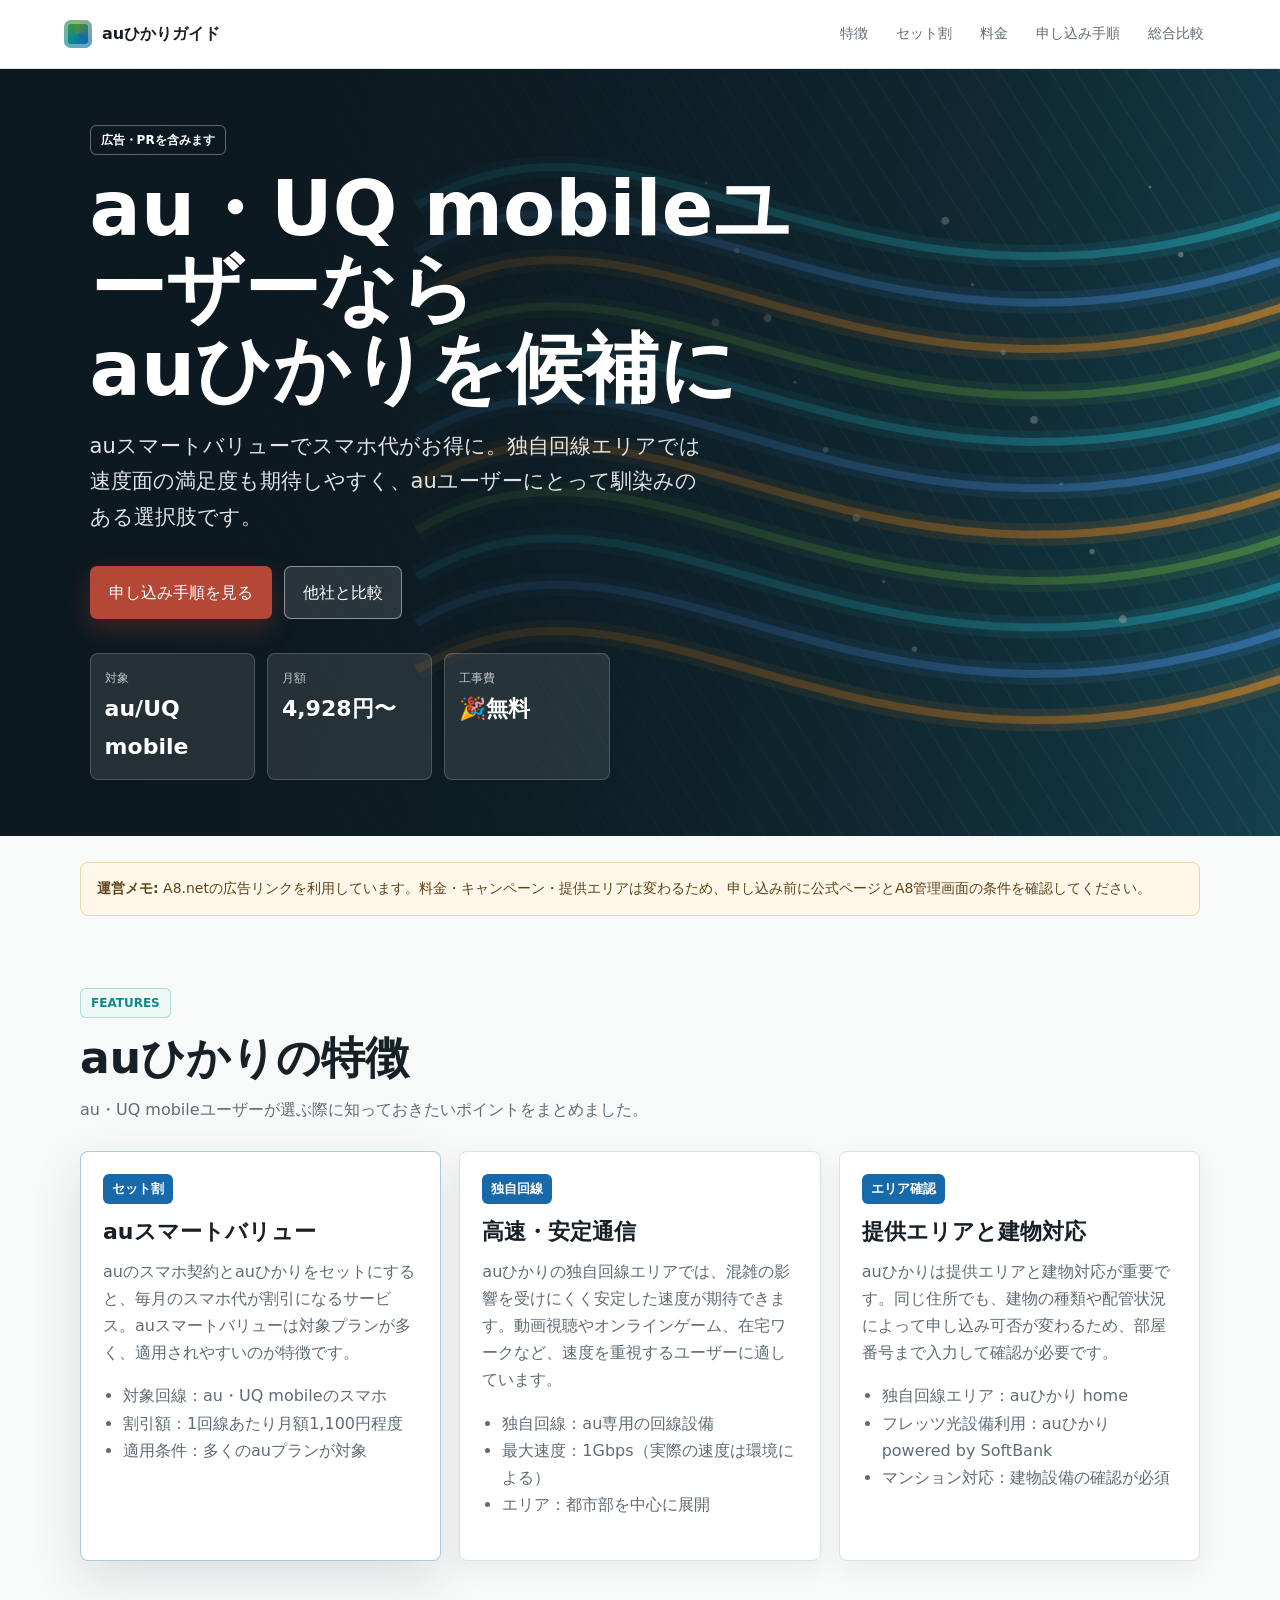
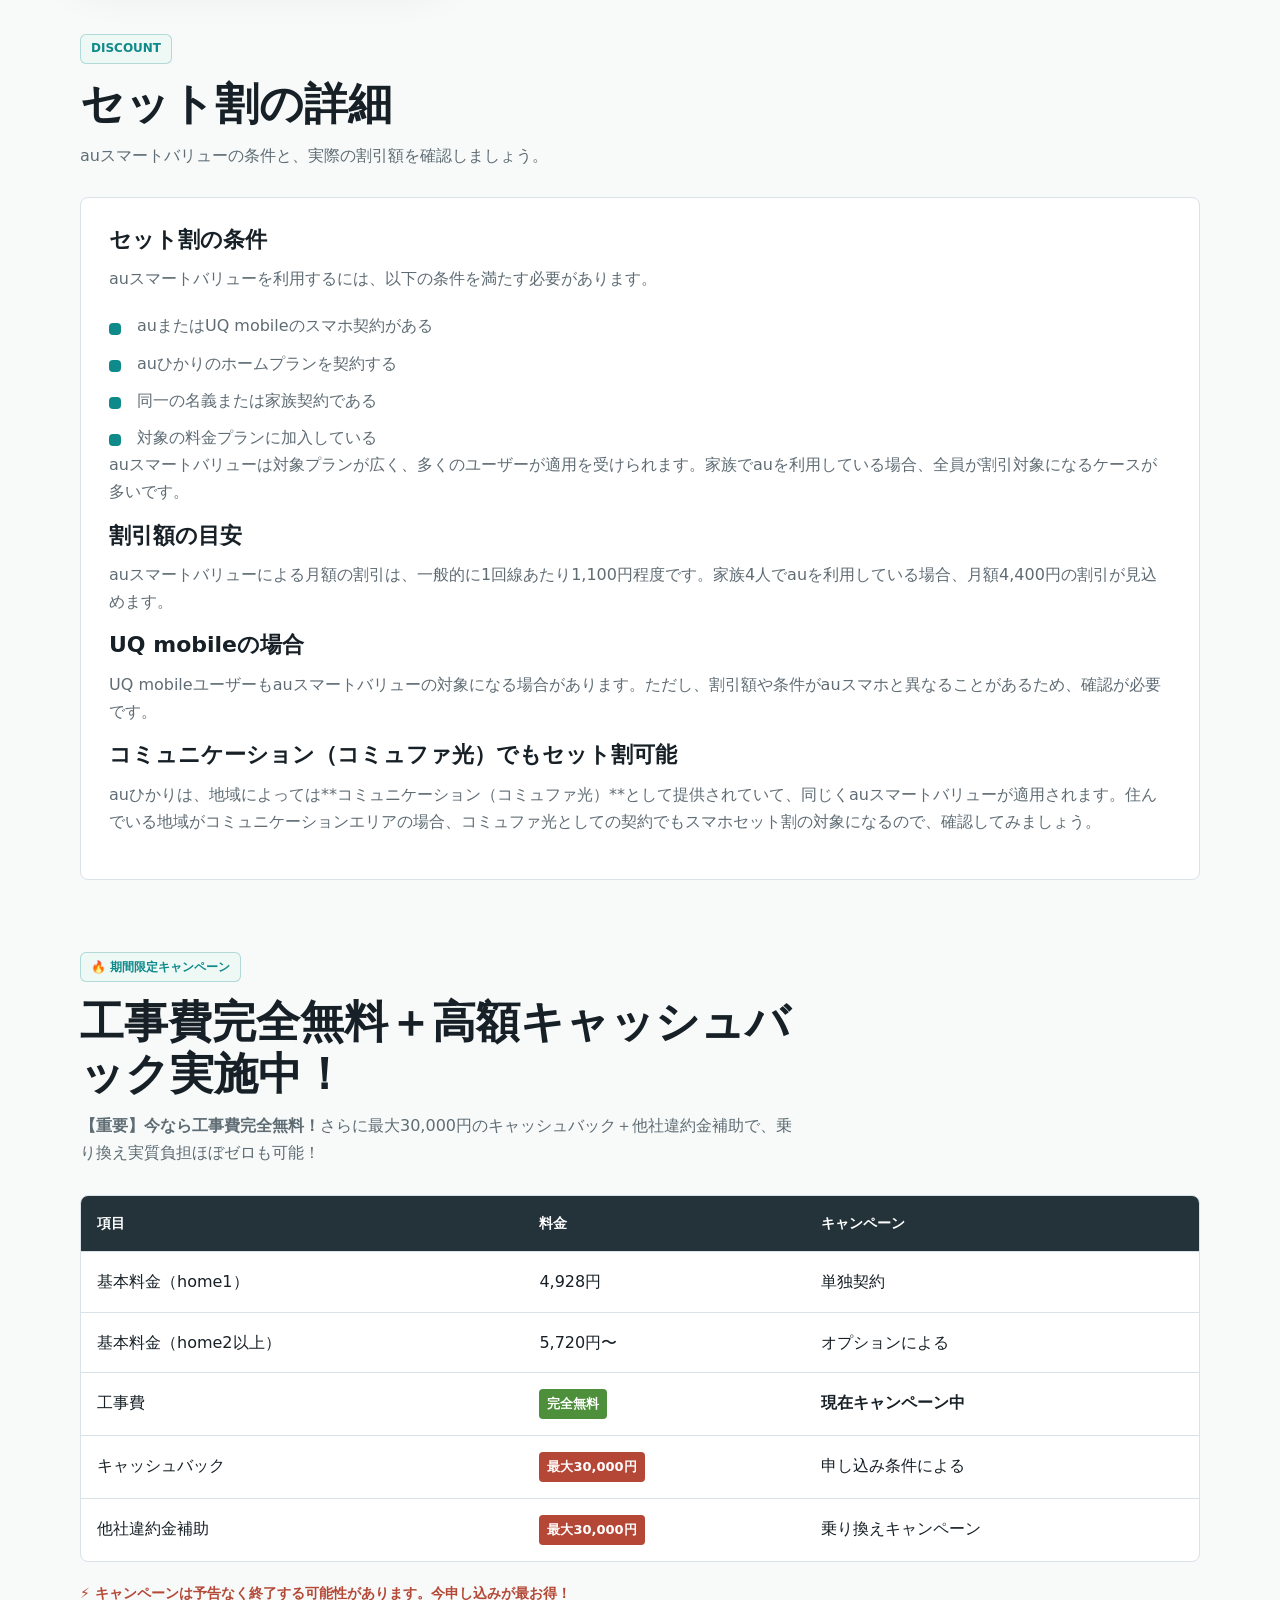
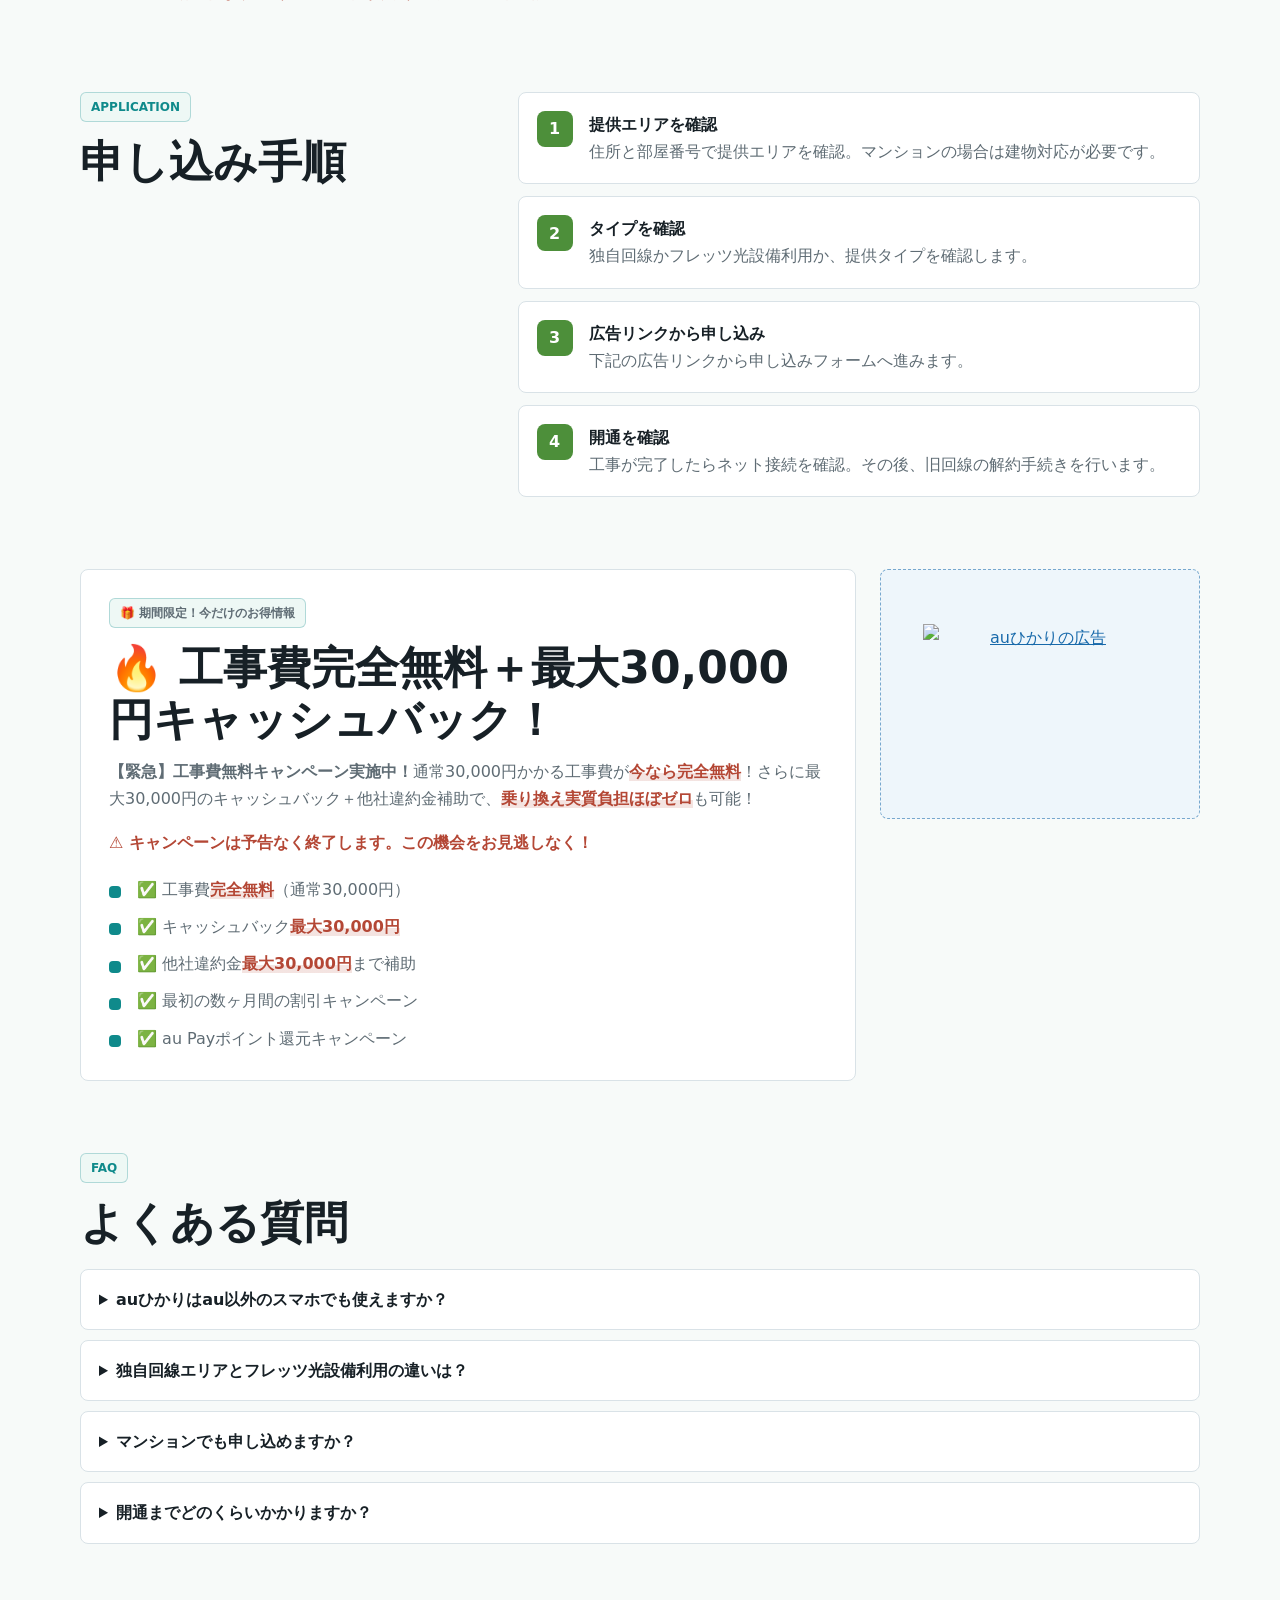
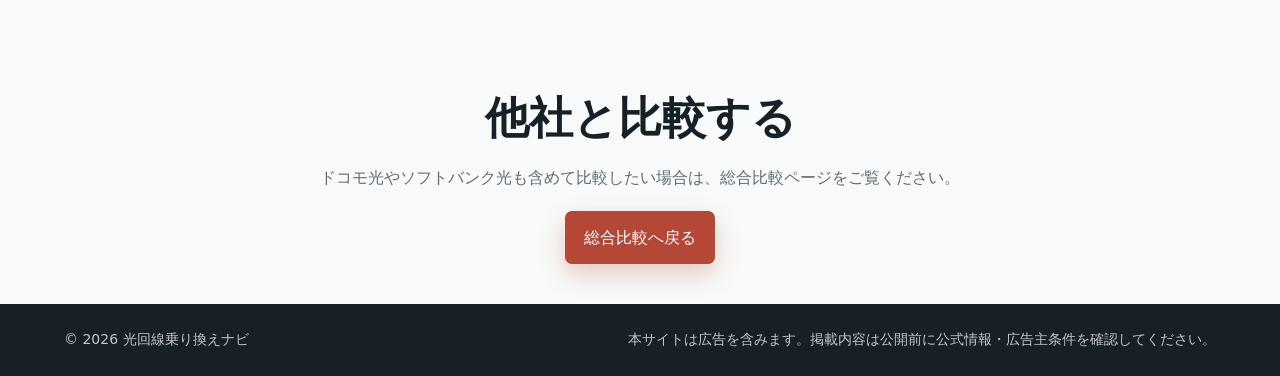
==== commit 87cbb7ac: "コミュファ光・フレッツ光・NURO光のセット割情報を追加 - auひかり: コミュファ光エリアでもセット割適用可能な説明を追加 - ソフトバンク光: NURO光とのセット割引キャンペーン情報を追加 -" ====
--- a/au.html
+++ b/au.html
@@ -114,6 +114,9 @@
 
         <h3>UQ mobileの場合</h3>
         <p>UQ mobileユーザーもauスマートバリューの対象になる場合があります。ただし、割引額や条件がauスマホと異なることがあるため、確認が必要です。</p>
+
+        <h3>コミュニケーション（コミュファ光）でもセット割可能</h3>
+        <p>auひかりは、地域によっては**コミュニケーション（コミュファ光）**として提供されていて、同じくauスマートバリューが適用されます。住んでいる地域がコミュニケーションエリアの場合、コミュファ光としての契約でもスマホセット割の対象になるので、確認してみましょう。</p>
       </div>
     </section>
 
--- a/styles.css
+++ b/styles.css
@@ -12,6 +12,21 @@
   --shadow: 0 18px 50px rgba(23, 32, 38, 0.12);
 }
 
+/* 大型広告バナー */
+.large-ad-banner {
+  padding: 20px 0;
+  background: linear-gradient(135deg, #fff9e6 0%, #fff 100%);
+  border: 2px solid #f0e0d0;
+  border-radius: 12px;
+  box-shadow: 0 4px 12px rgba(0, 0, 0, 0.08);
+}
+
+.large-ad-banner:hover {
+  box-shadow: 0 6px 20px rgba(0, 0, 0, 0.12);
+  transform: translateY(-2px);
+  transition: all 0.3s;
+}
+
 /* キャリア別テーマカラー */
 .docomo-theme {
   --carrier-primary: #d9363e;
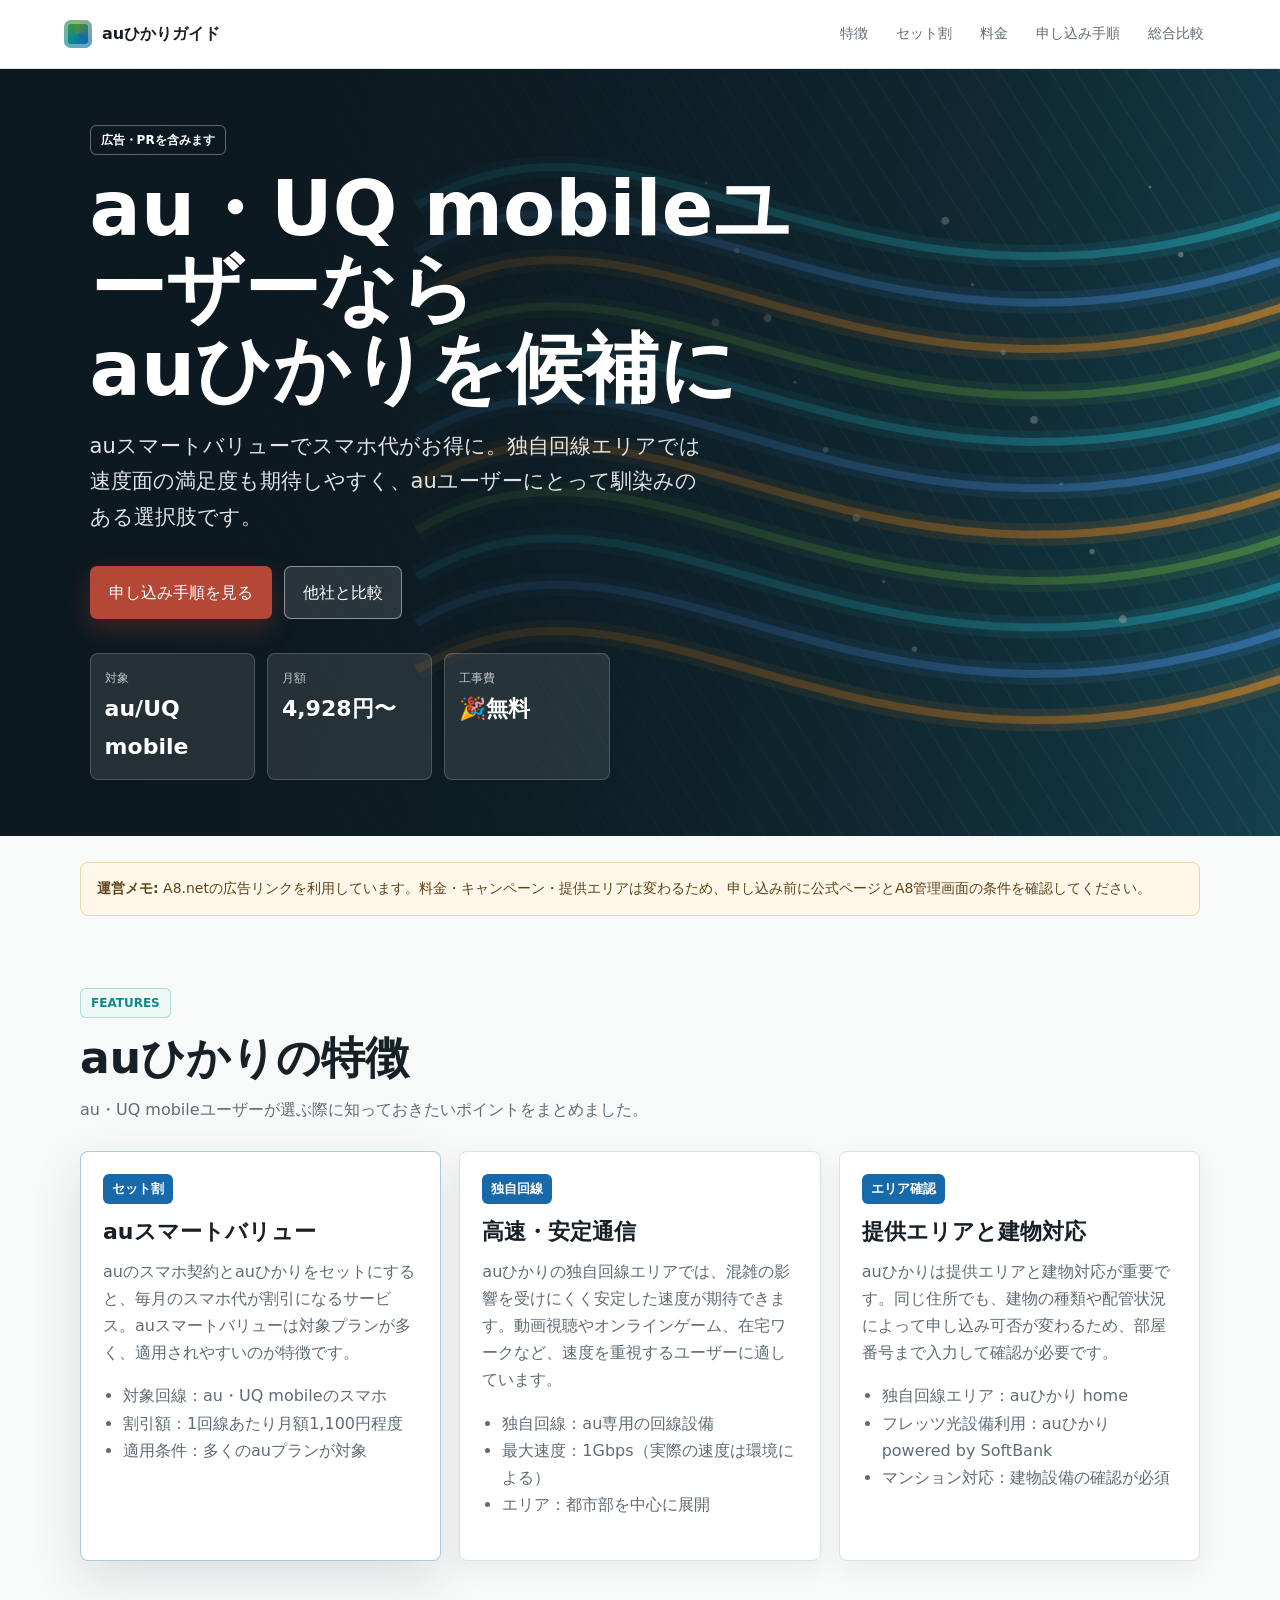
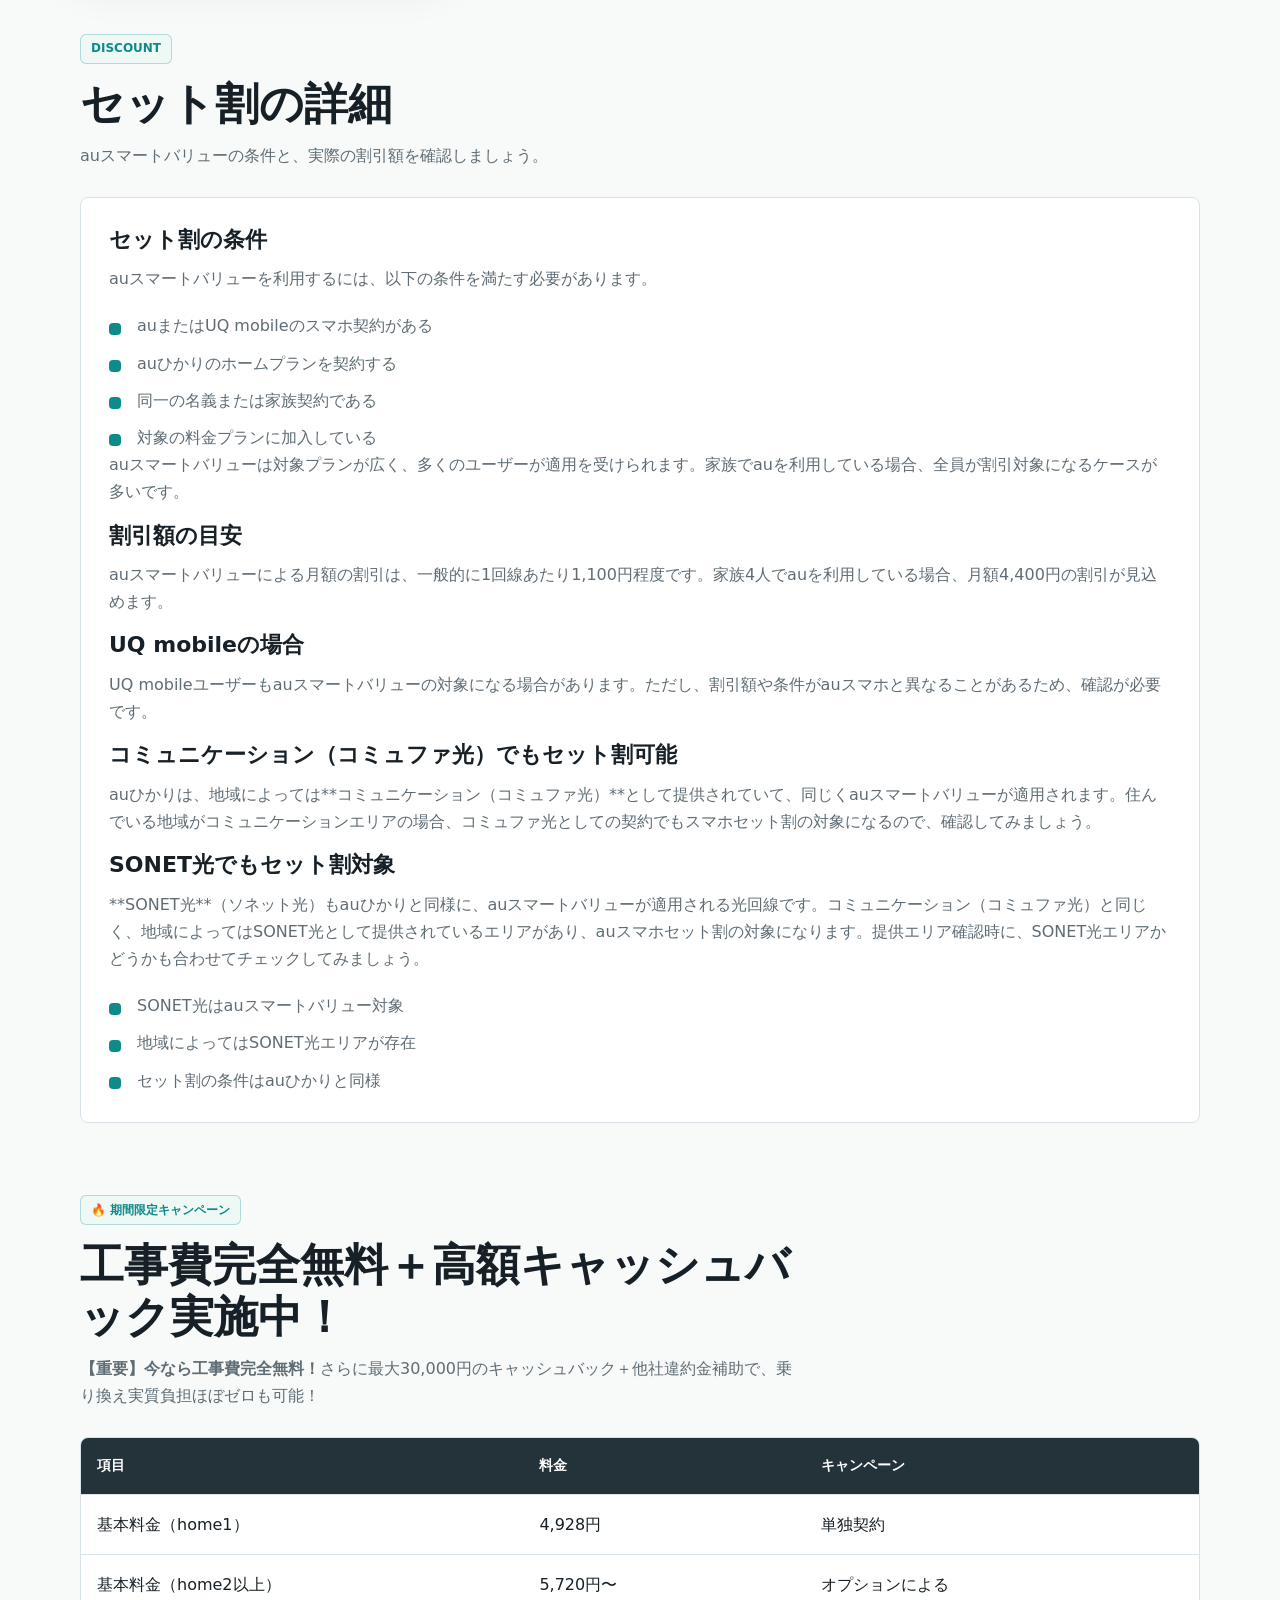
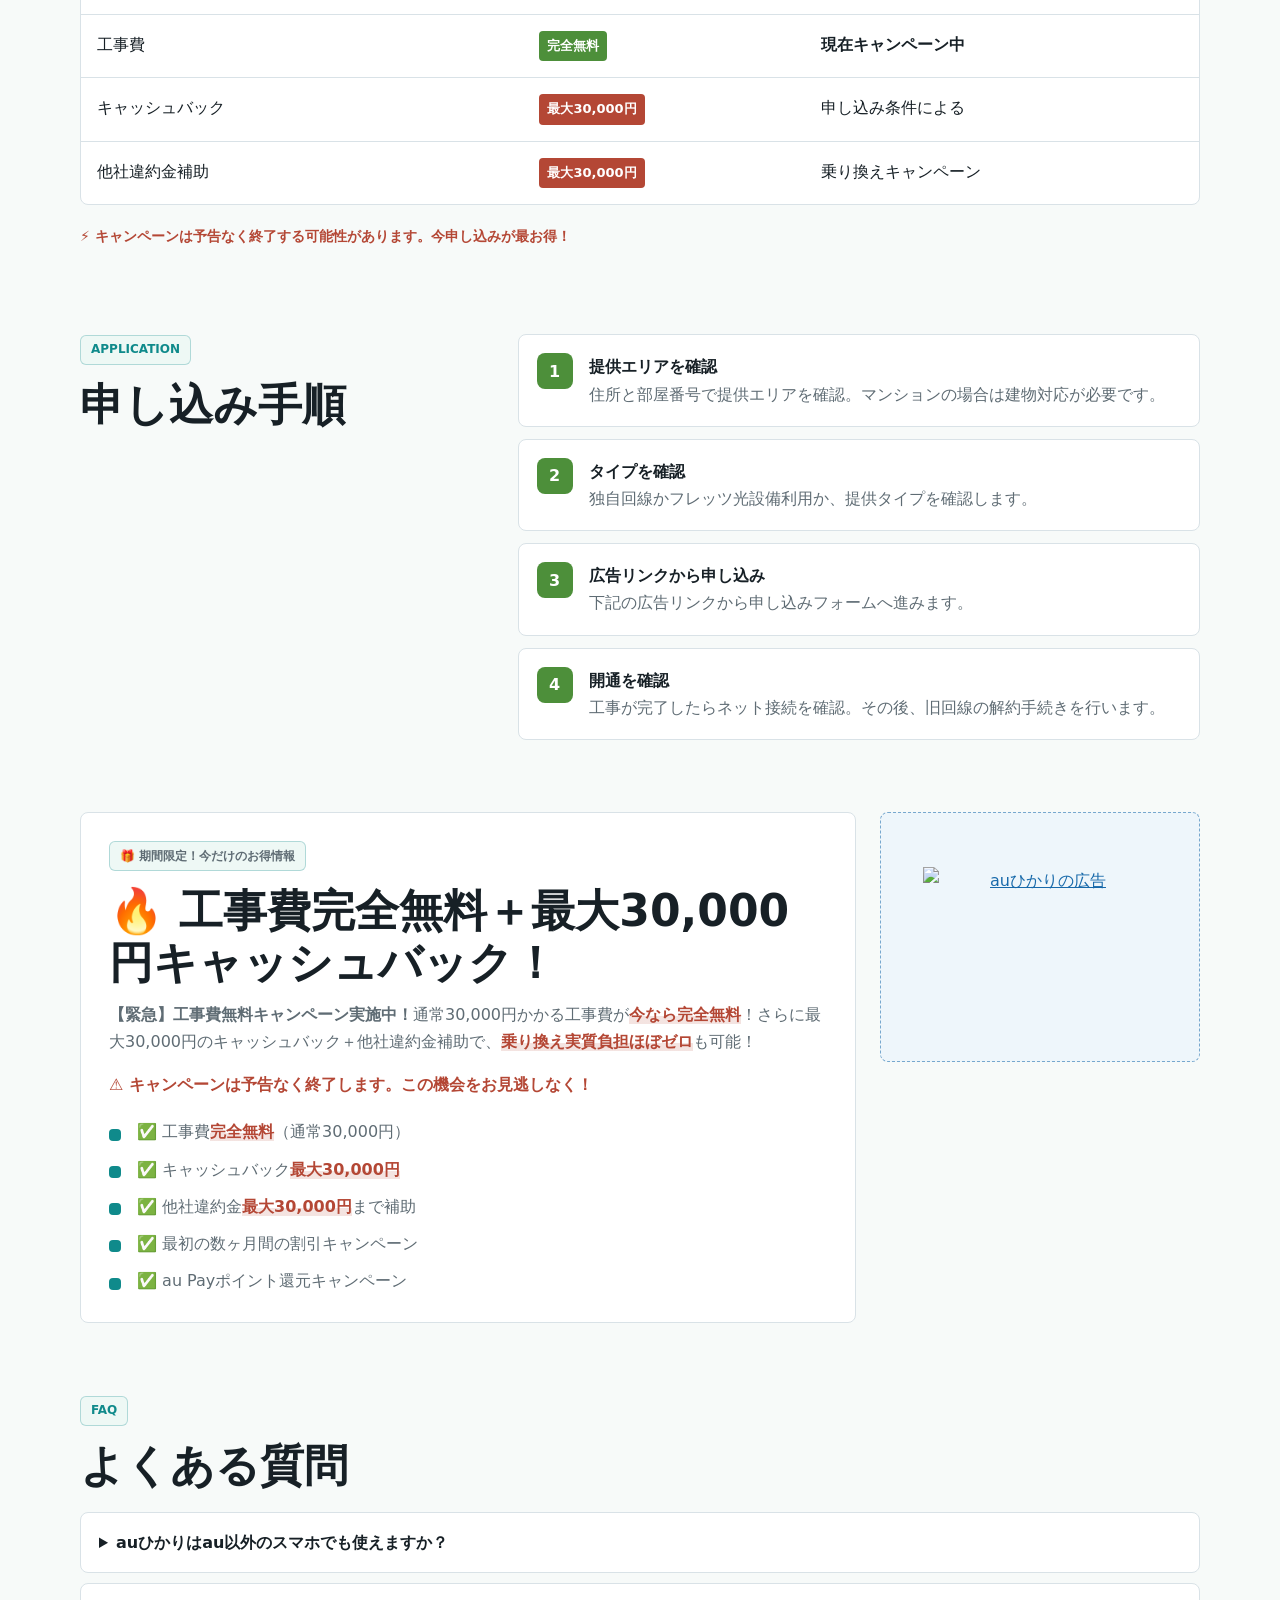
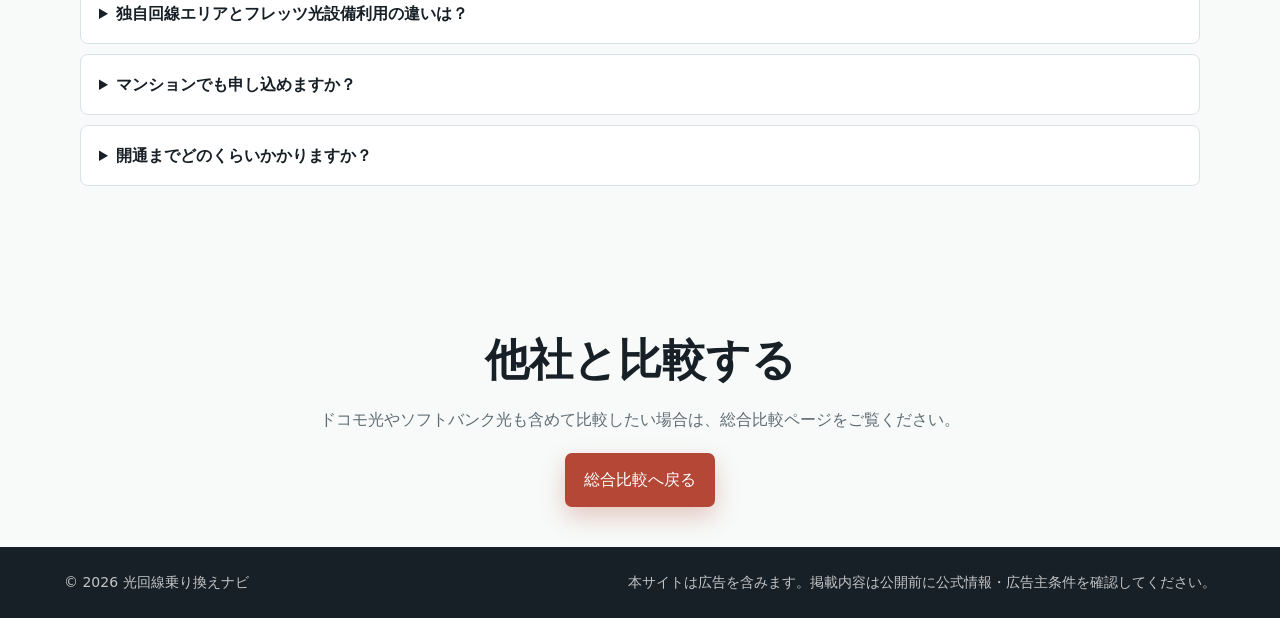
==== commit 024a0b20: "SONET光のセット割情報を追加 - auひかり: SONET光でもauスマートバリューが適用される説明を追加 - コミュファ光と同様に地域によってはSONET光エリアが存在  Co-Authored" ====
--- a/au.html
+++ b/au.html
@@ -117,6 +117,14 @@
 
         <h3>コミュニケーション（コミュファ光）でもセット割可能</h3>
         <p>auひかりは、地域によっては**コミュニケーション（コミュファ光）**として提供されていて、同じくauスマートバリューが適用されます。住んでいる地域がコミュニケーションエリアの場合、コミュファ光としての契約でもスマホセット割の対象になるので、確認してみましょう。</p>
+
+        <h3>SONET光でもセット割対象</h3>
+        <p>**SONET光**（ソネット光）もauひかりと同様に、auスマートバリューが適用される光回線です。コミュニケーション（コミュファ光）と同じく、地域によってはSONET光として提供されているエリアがあり、auスマホセット割の対象になります。提供エリア確認時に、SONET光エリアかどうかも合わせてチェックしてみましょう。</p>
+        <ul class="check-list">
+          <li>SONET光はauスマートバリュー対象</li>
+          <li>地域によってはSONET光エリアが存在</li>
+          <li>セット割の条件はauひかりと同様</li>
+        </ul>
       </div>
     </section>
 
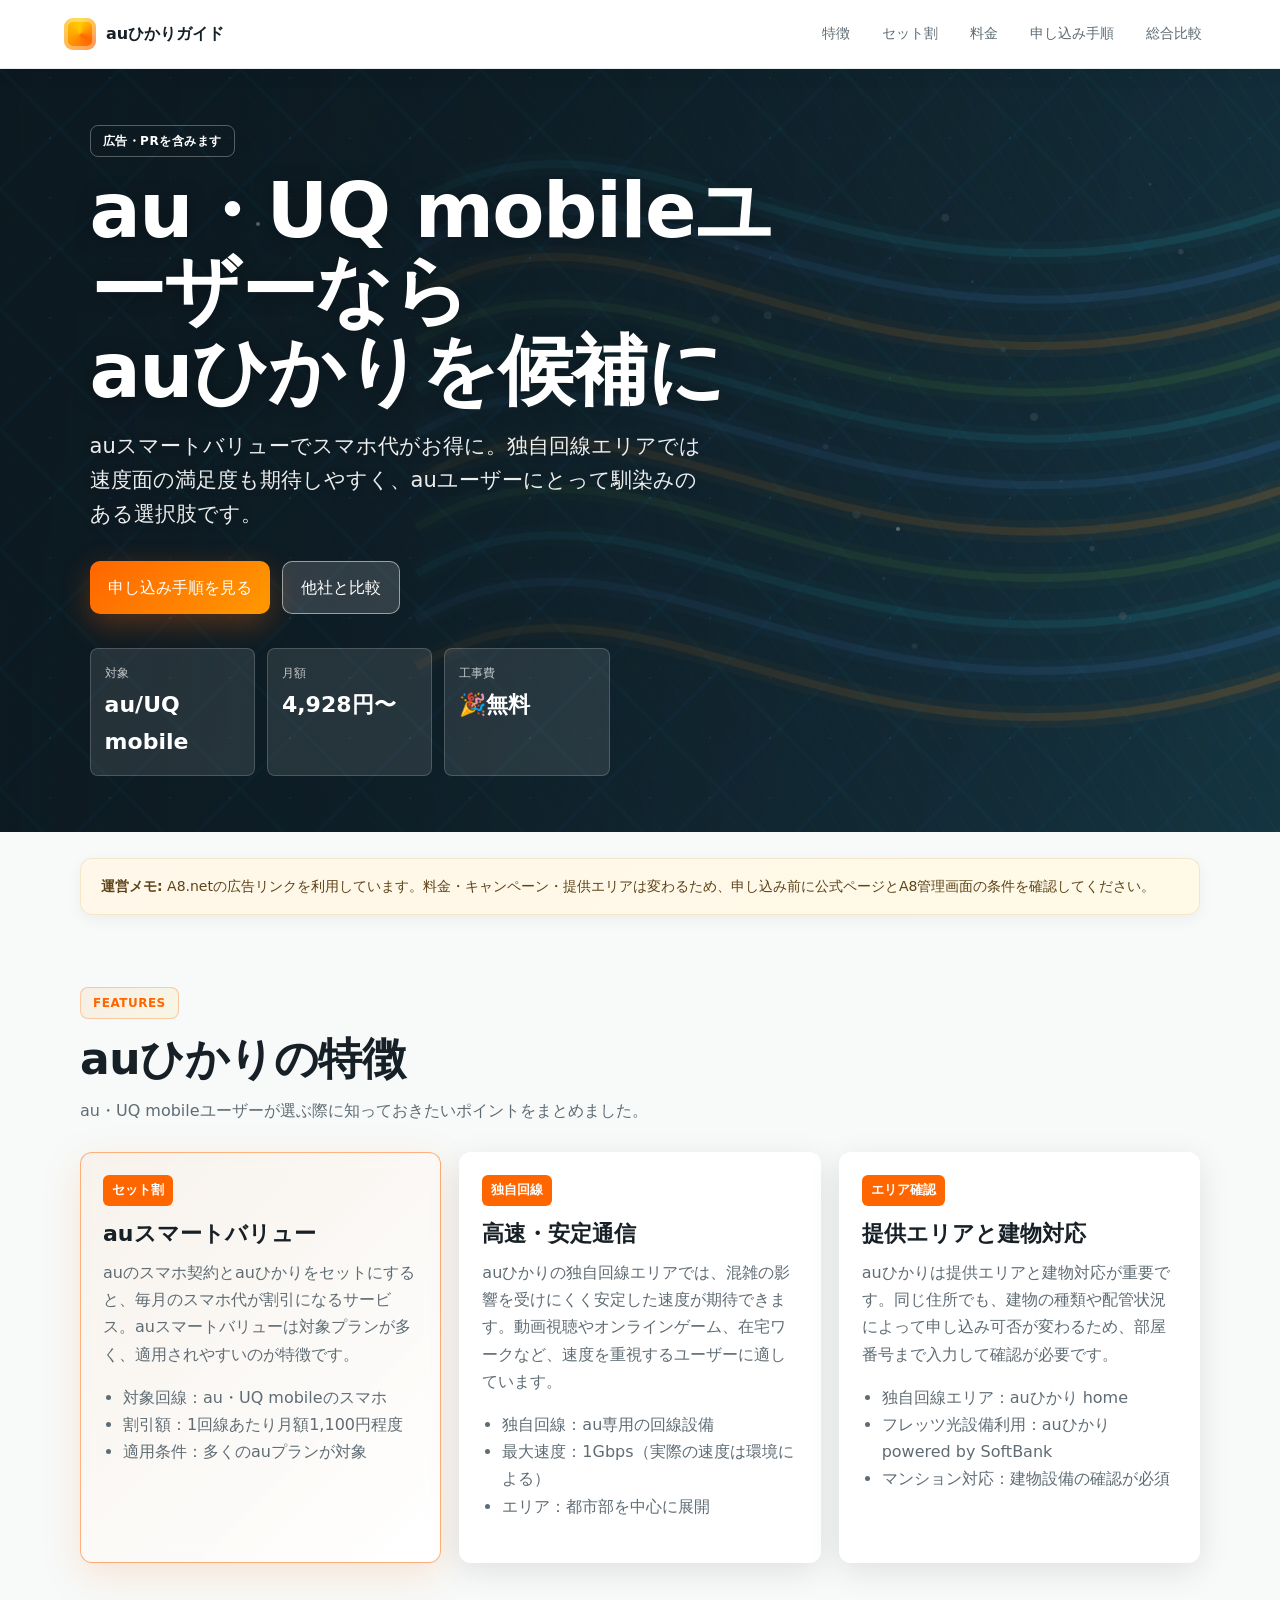
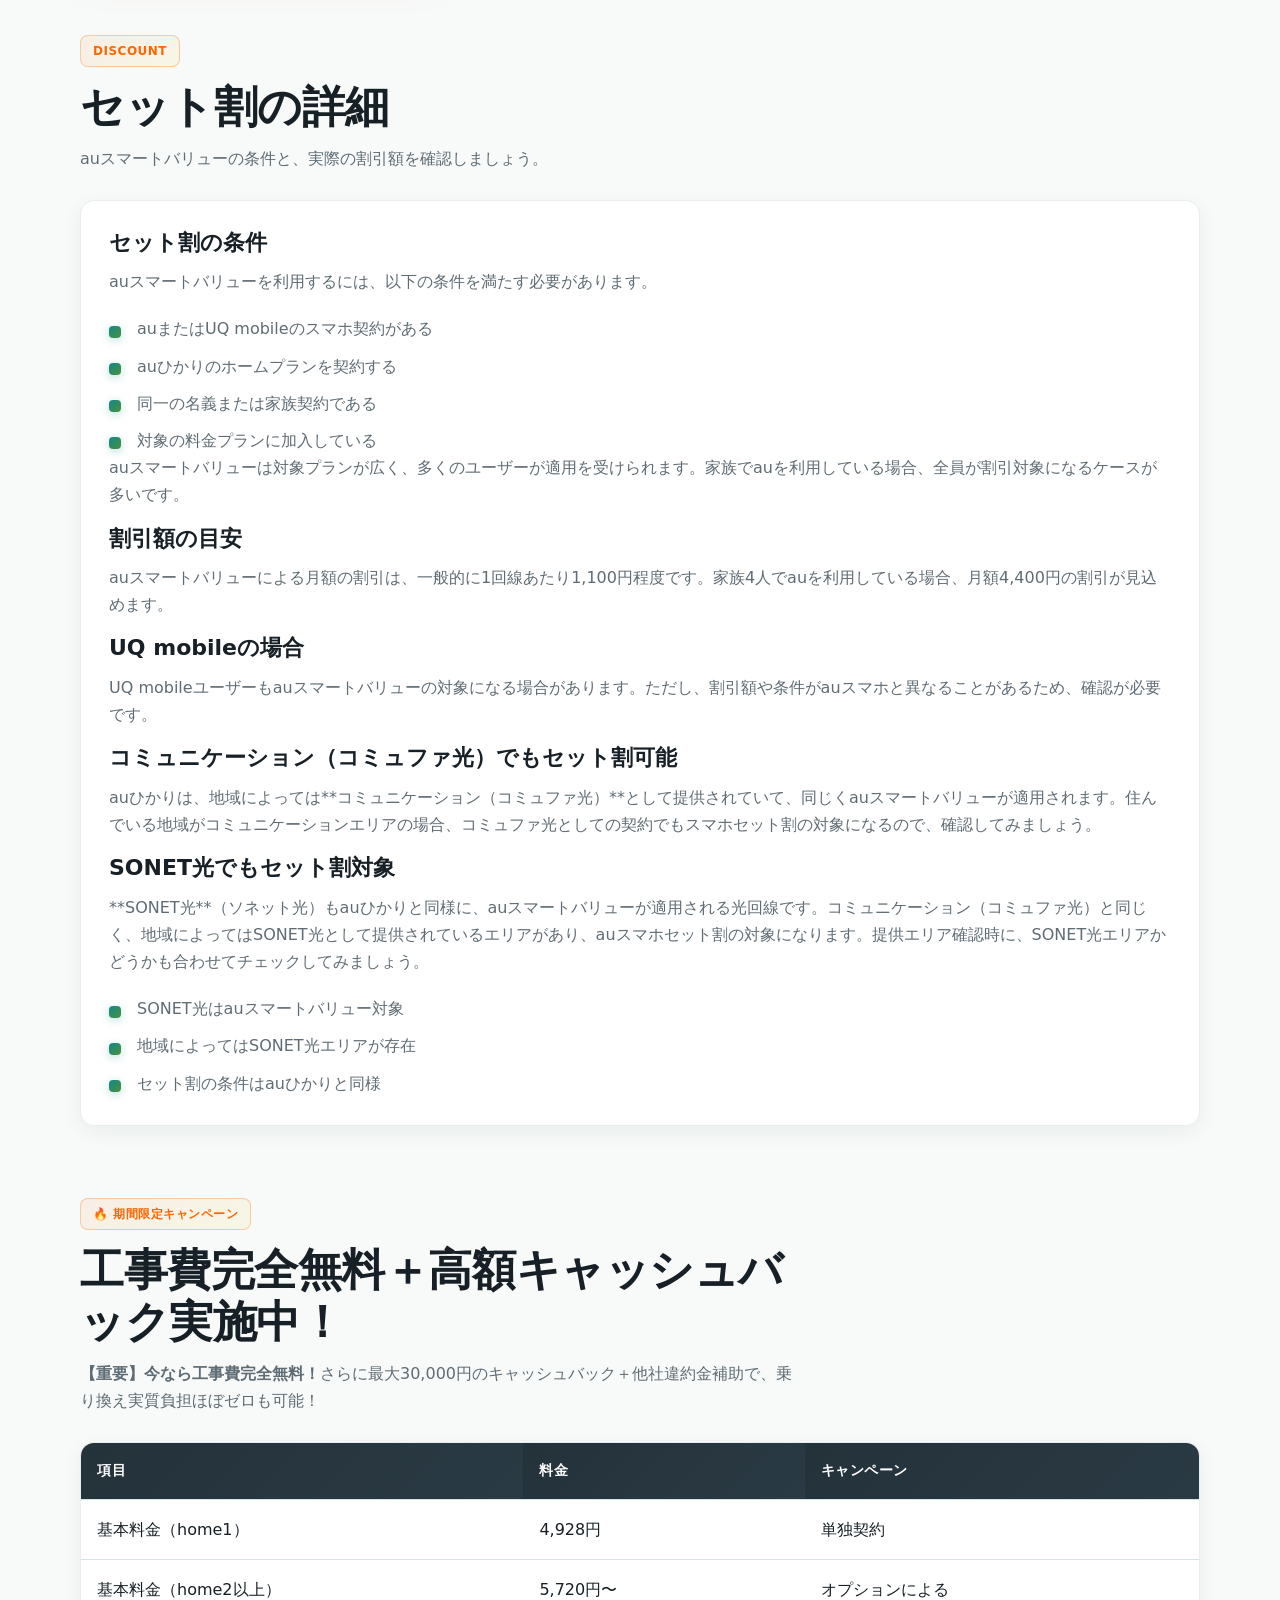
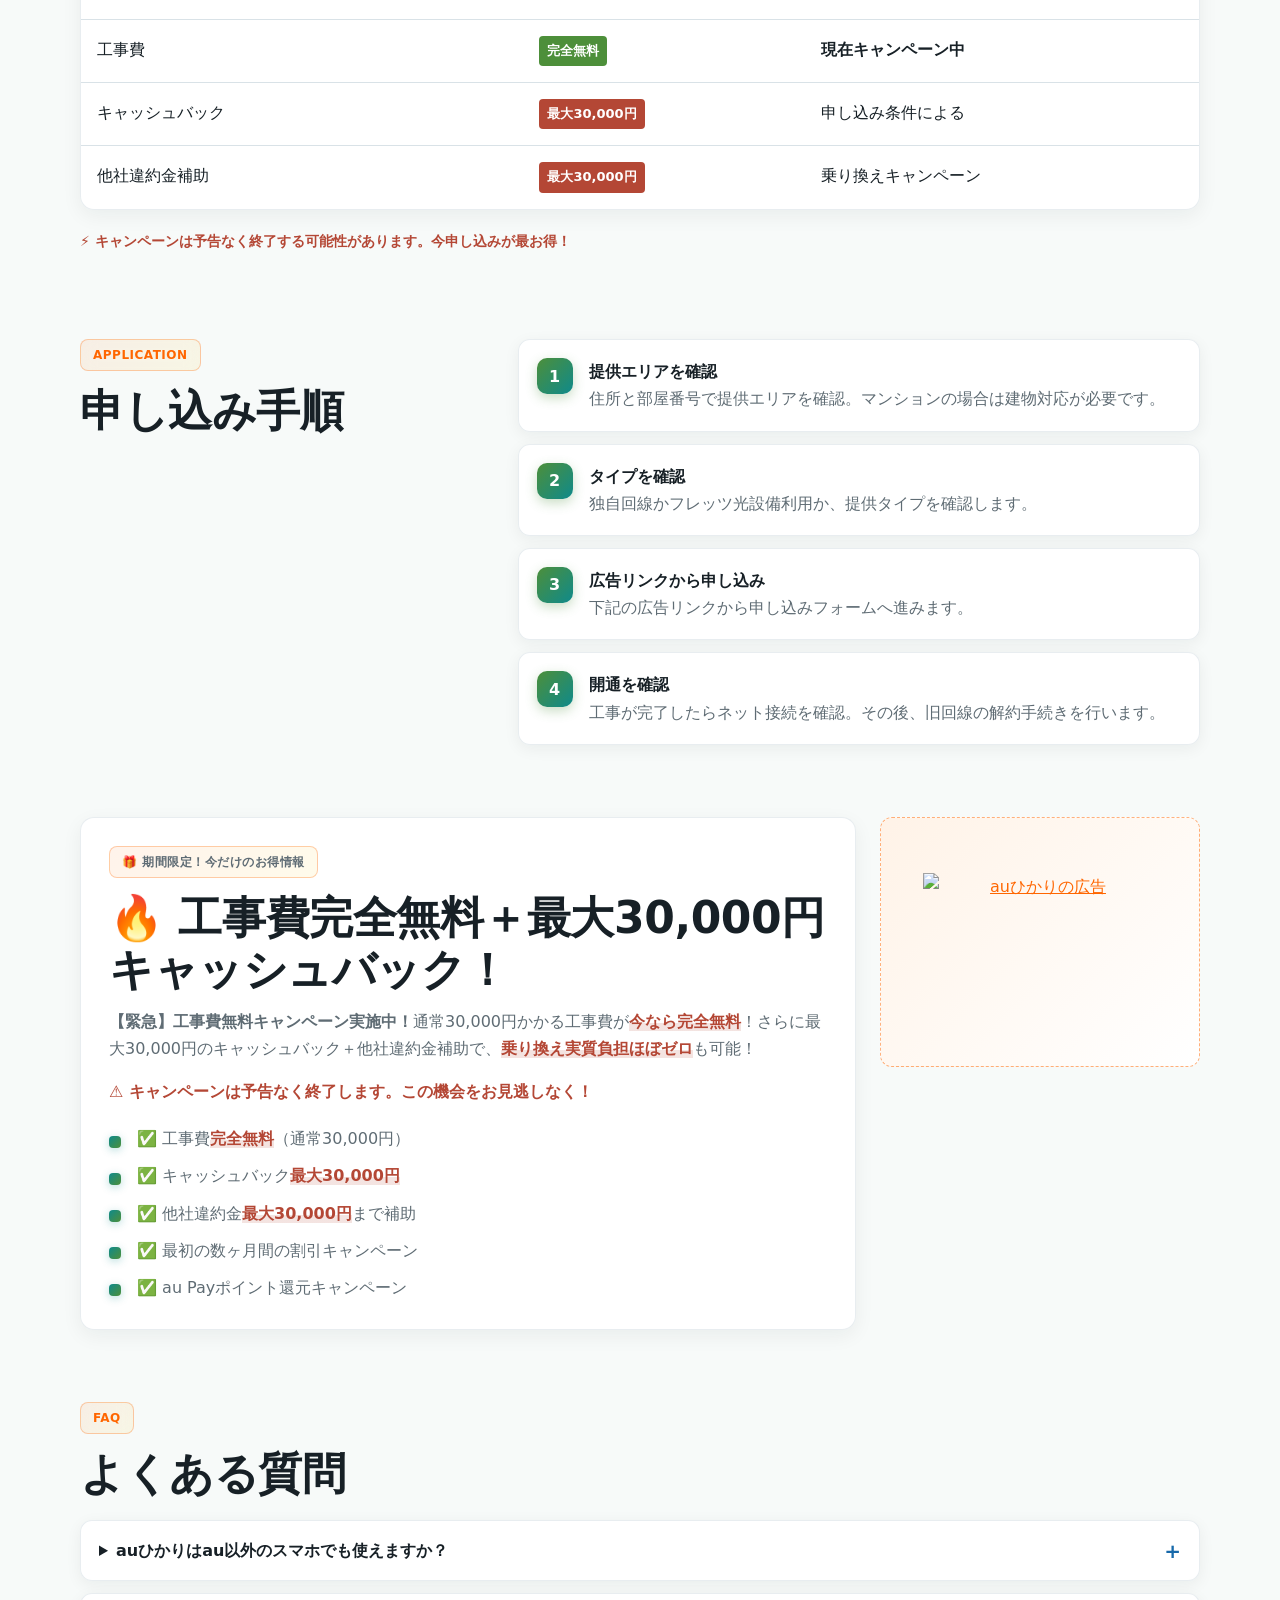
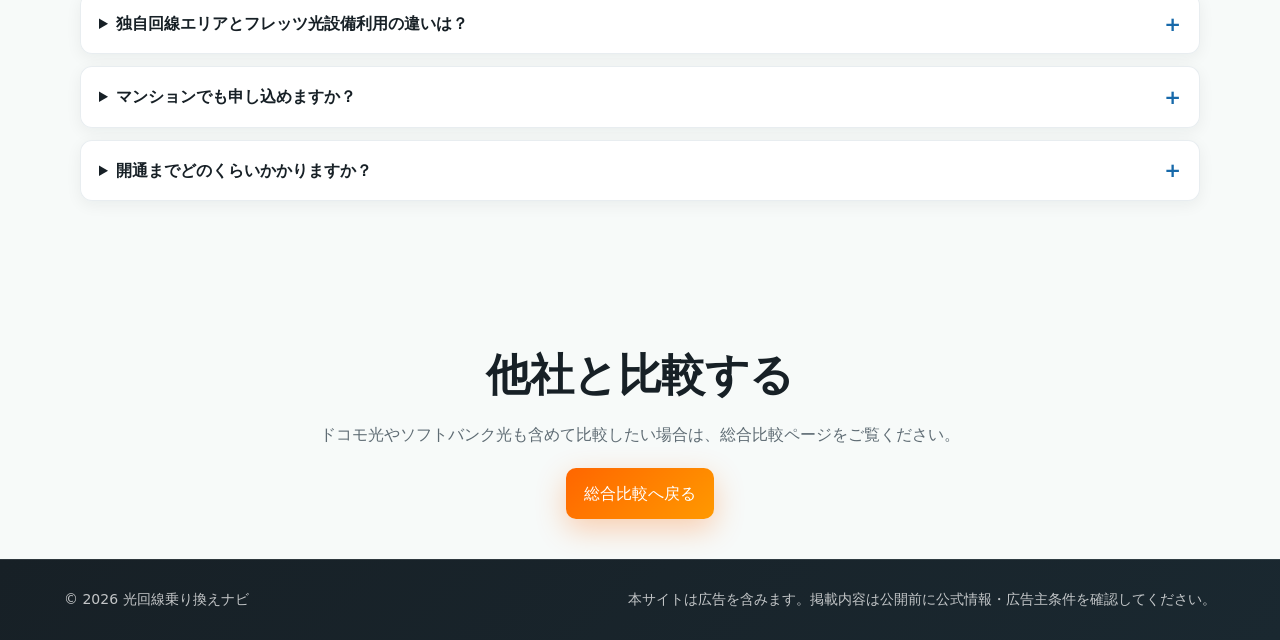
==== commit f564a707: "価格ドットコム風デザインに更新 - ボタン、ランキングカード、バッジをオレンジグラデーションに変更 - ナビゲーション、タブ、ラベルにオレンジ系色を適用 - 価格表示をオレンジ色で強調 - 全体的に価" ====
--- a/au.html
+++ b/au.html
@@ -28,10 +28,11 @@
 
   <main>
     <section class="hero">
+      <div class="floating-particles" aria-hidden="true"></div>
       <div class="hero-media" aria-hidden="true">
         <img src="assets/hero-fiber.png" alt="">
       </div>
-      <div class="hero-content">
+      <div class="hero-content fade-in-up">
         <p class="disclosure">広告・PRを含みます</p>
         <h1>au・UQ mobileユーザーなら<br>auひかりを候補に</h1>
         <p class="lead">auスマートバリューでスマホ代がお得に。独自回線エリアでは速度面の満足度も期待しやすく、auユーザーにとって馴染みのある選択肢です。</p>
--- a/styles.css
+++ b/styles.css
@@ -10,21 +10,91 @@
   --amber: #c7831d;
   --red: #b44735;
   --shadow: 0 18px 50px rgba(23, 32, 38, 0.12);
-}
-
-/* 大型広告バナー */
+  /* 価格.com風カラースキーム */
+  --kakaku-orange: #FF6600;
+  --kakaku-orange-light: #FF9900;
+  --kakaku-orange-dark: #CC5200;
+  --kakaku-yellow: #FFCC00;
+  --gradient-start: #0e1d26;
+  --gradient-end: #1a3a4a;
+}
+
+/* モダングラデーションアニメーション */
+@keyframes gradientShift {
+  0%, 100% { background-position: 0% 50%; }
+  50% { background-position: 100% 50%; }
+}
+
+@keyframes patternMove {
+  0% { transform: translate(0, 0); }
+  100% { transform: translate(-50px, -50px); }
+}
+
+@keyframes shine {
+  0% { left: -50%; }
+  100% { left: 150%; }
+}
+
+@keyframes fadeInUp {
+  from {
+    opacity: 0;
+    transform: translateY(30px);
+  }
+  to {
+    opacity: 1;
+    transform: translateY(0);
+  }
+}
+
+@keyframes fadeIn {
+  from { opacity: 0; }
+  to { opacity: 1; }
+}
+
+@keyframes slideInLeft {
+  from {
+    opacity: 0;
+    transform: translateX(-30px);
+  }
+  to {
+    opacity: 1;
+    transform: translateX(0);
+  }
+}
+
+@keyframes pulse {
+  0%, 100% { transform: scale(1); }
+  50% { transform: scale(1.05); }
+}
+
+/* フェードインアニメーションクラス */
+.fade-in-up {
+  animation: fadeInUp 0.6s ease-out forwards;
+}
+
+.fade-in {
+  animation: fadeIn 0.5s ease-out forwards;
+}
+
+.slide-in-left {
+  animation: slideInLeft 0.5s ease-out forwards;
+}
+
+/* 大型広告バナー - モダンスタイル */
 .large-ad-banner {
-  padding: 20px 0;
-  background: linear-gradient(135deg, #fff9e6 0%, #fff 100%);
-  border: 2px solid #f0e0d0;
-  border-radius: 12px;
-  box-shadow: 0 4px 12px rgba(0, 0, 0, 0.08);
+  padding: 24px;
+  background: linear-gradient(135deg, rgba(255, 249, 230, 0.95) 0%, rgba(255, 255, 255, 0.95) 100%);
+  backdrop-filter: blur(10px);
+  border: 2px solid rgba(240, 224, 208, 0.6);
+  border-radius: 16px;
+  box-shadow: 0 8px 24px rgba(0, 0, 0, 0.08);
+  transition: all 0.4s cubic-bezier(0.4, 0, 0.2, 1);
 }
 
 .large-ad-banner:hover {
-  box-shadow: 0 6px 20px rgba(0, 0, 0, 0.12);
-  transform: translateY(-2px);
-  transition: all 0.3s;
+  box-shadow: 0 12px 40px rgba(0, 0, 0, 0.12);
+  transform: translateY(-3px);
+  border-color: rgba(240, 224, 208, 0.9);
 }
 
 /* キャリア別テーマカラー */
@@ -64,6 +134,7 @@
   color: inherit;
 }
 
+/* サイトヘッダー - モダンスタイル */
 .site-header {
   position: sticky;
   top: 0;
@@ -73,9 +144,15 @@
   justify-content: space-between;
   gap: 20px;
   padding: 14px clamp(18px, 5vw, 64px);
-  border-bottom: 1px solid rgba(217, 226, 231, 0.88);
-  background: rgba(255, 255, 255, 0.94);
-  backdrop-filter: blur(12px);
+  border-bottom: 1px solid rgba(217, 226, 231, 0.6);
+  background: rgba(255, 255, 255, 0.96);
+  backdrop-filter: blur(16px);
+  box-shadow: 0 4px 20px rgba(0, 0, 0, 0.05);
+  transition: all 0.3s ease;
+}
+
+.site-header:hover {
+  box-shadow: 0 6px 30px rgba(0, 0, 0, 0.08);
 }
 
 .brand {
@@ -87,12 +164,19 @@
   white-space: nowrap;
 }
 
+/* ブランドマーク - モダンスタイル */
 .brand-mark {
-  width: 28px;
-  height: 28px;
-  border-radius: 7px;
-  background: conic-gradient(from 120deg, var(--blue), var(--teal), var(--green), var(--blue));
+  width: 32px;
+  height: 32px;
+  border-radius: 9px;
+  background: conic-gradient(from 120deg, var(--kakaku-orange), var(--kakaku-orange-light), var(--kakaku-yellow), var(--kakaku-orange));
   box-shadow: inset 0 0 0 4px rgba(255, 255, 255, 0.35);
+  transition: all 0.3s ease;
+}
+
+.brand:hover .brand-mark {
+  transform: rotate(180deg);
+  box-shadow: 0 0 20px rgba(255, 102, 0, 0.4);
 }
 
 .nav {
@@ -103,52 +187,175 @@
   color: var(--muted);
 }
 
+/* ナビゲーションリンク - モダンスタイル */
 .nav a {
   min-height: 40px;
-  padding: 8px 12px;
-  border-radius: 6px;
+  padding: 8px 14px;
+  border-radius: 8px;
   text-decoration: none;
+  transition: all 0.3s ease;
+  position: relative;
+}
+
+.nav a::after {
+  content: '';
+  position: absolute;
+  bottom: 6px;
+  left: 50%;
+  width: 0;
+  height: 2px;
+  background: linear-gradient(90deg, var(--kakaku-orange), var(--kakaku-orange-light));
+  transition: all 0.3s ease;
+  transform: translateX(-50%);
 }
 
 .nav a:hover {
-  background: #edf4f5;
+  background: linear-gradient(135deg, rgba(255, 102, 0, 0.08), rgba(255, 153, 0, 0.08));
   color: var(--ink);
-}
-
+  transform: translateY(-1px);
+}
+
+.nav a:hover::after {
+  width: 80%;
+}
+
+/* ヒーローセクション - モダングラデーション */
 .hero {
   position: relative;
   display: grid;
   min-height: min(720px, calc(100vh - 68px));
   overflow: hidden;
-  background: #0e1d26;
+  background: linear-gradient(135deg, var(--gradient-start) 0%, var(--gradient-end) 50%, #1a4a5a 100%);
+  background-size: 200% 200%;
+  animation: gradientShift 8s ease infinite;
+}
+
+/* 幾何学模様アニメーション背景 */
+.hero::before {
+  content: '';
+  position: absolute;
+  width: 200%;
+  height: 200%;
+  top: -50%;
+  left: -50%;
+  background:
+    radial-gradient(circle, rgba(255,255,255,0.04) 1px, transparent 1px),
+    radial-gradient(circle, rgba(23, 105, 170, 0.06) 1px, transparent 1px),
+    radial-gradient(circle, rgba(15, 138, 139, 0.04) 1px, transparent 1px);
+  background-size: 60px 60px, 40px 40px, 80px 80px;
+  background-position: 0 0, 30px 30px, 60px 60px;
+  animation: patternMove 25s linear infinite;
+  pointer-events: none;
+  z-index: 1;
+}
+
+/* 追加の幾何学模様レイヤー */
+.hero::after {
+  content: '';
+  position: absolute;
+  width: 100%;
+  height: 100%;
+  background:
+    linear-gradient(45deg, transparent 48%, rgba(15, 138, 139, 0.06) 50%, transparent 52%),
+    linear-gradient(-45deg, transparent 48%, rgba(23, 105, 170, 0.06) 50%, transparent 52%);
+  background-size: 120px 120px;
+  animation: patternMove 35s linear infinite reverse;
+  pointer-events: none;
+  z-index: 1;
+}
+
+/* 浮遊するパーティクルエフェクト */
+.hero .floating-particles {
+  position: absolute;
+  inset: 0;
+  pointer-events: none;
+  z-index: 2;
+  overflow: hidden;
+}
+
+.hero .floating-particles::before,
+.hero .floating-particles::after {
+  content: '';
+  position: absolute;
+  width: 4px;
+  height: 4px;
+  background: rgba(255, 255, 255, 0.3);
+  border-radius: 50%;
+  animation: float 15s infinite;
+}
+
+.hero .floating-particles::before {
+  top: 20%;
+  left: 20%;
+  animation-delay: 0s;
+}
+
+.hero .floating-particles::after {
+  top: 60%;
+  left: 70%;
+  animation-delay: 5s;
+}
+
+@keyframes float {
+  0%, 100% {
+    transform: translateY(0) translateX(0);
+    opacity: 0;
+  }
+  10% {
+    opacity: 1;
+  }
+  90% {
+    opacity: 1;
+  }
+  100% {
+    transform: translateY(-200px) translateX(50px);
+    opacity: 0;
+  }
 }
 
 .hero-media {
   position: absolute;
   inset: 0;
+  z-index: 0;
 }
 
 .hero-media img {
   width: 100%;
   height: 100%;
   object-fit: cover;
+  opacity: 0.4;
+  mix-blend-mode: overlay;
 }
 
 .hero-media::after {
   content: "";
   position: absolute;
   inset: 0;
-  background: linear-gradient(90deg, rgba(13, 25, 32, 0.9), rgba(13, 25, 32, 0.62) 48%, rgba(13, 25, 32, 0.2));
+  background: linear-gradient(90deg, rgba(13, 25, 32, 0.85), rgba(13, 25, 32, 0.5) 48%, rgba(13, 25, 32, 0.3));
+  z-index: 1;
 }
 
 .hero-content {
   position: relative;
-  z-index: 1;
+  z-index: 2;
   width: min(720px, calc(100% - 36px));
   margin: auto 0 auto clamp(18px, 7vw, 92px);
   padding: 56px 0;
   color: var(--white);
 }
+
+/* ヒーローコンテンツのアニメーション遅延 */
+.hero-content > * {
+  opacity: 0;
+  animation: fadeInUp 0.6s ease-out forwards;
+}
+
+.hero-content > *:nth-child(1) { animation-delay: 0.1s; }
+.hero-content > *:nth-child(2) { animation-delay: 0.2s; }
+.hero-content > *:nth-child(3) { animation-delay: 0.3s; }
+.hero-content > *:nth-child(4) { animation-delay: 0.4s; }
+.hero-content > *:nth-child(5) { animation-delay: 0.5s; }
+.hero-content > *:nth-child(6) { animation-delay: 0.6s; }
 
 .update-info {
   display: flex;
@@ -157,42 +364,84 @@
   flex-wrap: wrap;
 }
 
+/* ヒーローステータスバッジ - モダンスタイル */
 .update-date,
 .update-status {
   display: inline-flex;
   align-items: center;
-  padding: 6px 12px;
-  border-radius: 6px;
+  padding: 8px 14px;
+  border-radius: 8px;
   font-size: 13px;
   font-weight: 600;
   background: rgba(255, 255, 255, 0.15);
-  backdrop-filter: blur(8px);
+  backdrop-filter: blur(12px);
+  border: 1px solid rgba(255, 255, 255, 0.2);
+  transition: all 0.3s ease;
+}
+
+.update-date:hover {
+  background: rgba(255, 255, 255, 0.2);
+  transform: scale(1.02);
 }
 
 .update-status {
-  color: #4d8f3a;
-  background: rgba(77, 143, 58, 0.2);
-}
-
+  color: var(--kakaku-orange);
+  background: linear-gradient(135deg, rgba(255, 102, 0, 0.25), rgba(255, 153, 0, 0.15));
+  border-color: rgba(255, 102, 0, 0.3);
+  animation: pulse 2s ease-in-out infinite;
+}
+
+/* ヒーローステータス - モダンスタイル */
+.hero-stats {
+  display: grid;
+  grid-template-columns: repeat(3, minmax(0, 1fr));
+  gap: 12px;
+  max-width: 520px;
+  margin: 34px 0 0;
+}
+
+.hero-stats div {
+  padding: 16px;
+  border: 1px solid rgba(255, 255, 255, 0.25);
+  border-radius: 12px;
+  background: rgba(255, 255, 255, 0.12);
+  backdrop-filter: blur(10px);
+  transition: all 0.3s ease;
+}
+
+.hero-stats div:hover {
+  background: rgba(255, 255, 255, 0.18);
+  transform: translateY(-2px);
+  border-color: rgba(255, 255, 255, 0.35);
+}
+
+/* ディスクロージャーとアイブロウ - モダンスタイル */
 .disclosure,
 .eyebrow {
   display: inline-flex;
   align-items: center;
-  min-height: 30px;
+  min-height: 32px;
   margin: 0 0 14px;
-  padding: 3px 10px;
-  border: 1px solid rgba(255, 255, 255, 0.35);
-  border-radius: 6px;
+  padding: 4px 12px;
+  border: 1px solid rgba(255, 255, 255, 0.3);
+  border-radius: 8px;
   font-size: 12px;
   font-weight: 800;
-  letter-spacing: 0;
+  letter-spacing: 0.5px;
   text-transform: uppercase;
+  backdrop-filter: blur(8px);
+  transition: all 0.3s ease;
 }
 
 .eyebrow {
-  border-color: rgba(15, 138, 139, 0.28);
-  color: var(--teal);
-  background: #eef8f5;
+  border-color: rgba(255, 102, 0, 0.3);
+  color: var(--kakaku-orange);
+  background: linear-gradient(135deg, rgba(255, 102, 0, 0.08), rgba(255, 204, 0, 0.08));
+}
+
+.eyebrow:hover {
+  transform: scale(1.02);
+  box-shadow: 0 4px 12px rgba(255, 102, 0, 0.15);
 }
 
 h1,
@@ -202,17 +451,21 @@
   margin-top: 0;
 }
 
+/* タイポグラフィ - モダン強調 */
 h1 {
   max-width: 760px;
   margin-bottom: 20px;
   font-size: clamp(38px, 6vw, 76px);
   line-height: 1.05;
+  text-shadow: 0 2px 20px rgba(0, 0, 0, 0.3);
+  letter-spacing: -0.02em;
 }
 
 h2 {
   margin-bottom: 12px;
   font-size: clamp(28px, 3.8vw, 44px);
   line-height: 1.18;
+  letter-spacing: -0.01em;
 }
 
 h3 {
@@ -223,8 +476,10 @@
 
 .lead {
   max-width: 620px;
-  color: rgba(255, 255, 255, 0.88);
+  color: rgba(255, 255, 255, 0.92);
   font-size: clamp(17px, 2.2vw, 21px);
+  line-height: 1.6;
+  text-shadow: 0 1px 10px rgba(0, 0, 0, 0.2);
 }
 
 .hero-actions {
@@ -234,6 +489,7 @@
   margin-top: 30px;
 }
 
+/* ボタンとCTA - モダングラデーションとシャインエフェクト */
 .button {
   display: inline-flex;
   align-items: center;
@@ -241,23 +497,81 @@
   min-height: 48px;
   padding: 12px 18px;
   border: 1px solid transparent;
-  border-radius: 7px;
+  border-radius: 10px;
   font-weight: 800;
   text-decoration: none;
   cursor: pointer;
   font: inherit;
+  transition: all 0.3s ease;
+  position: relative;
+  overflow: hidden;
 }
 
 .button.primary {
   color: #fff;
-  background: var(--red);
-  box-shadow: 0 10px 24px rgba(180, 71, 53, 0.28);
+  background: linear-gradient(135deg, var(--kakaku-orange) 0%, var(--kakaku-orange-light) 50%, var(--kakaku-orange) 100%);
+  background-size: 200% 200%;
+  box-shadow: 0 10px 30px rgba(255, 102, 0, 0.3);
+  border: none;
+}
+
+.button.primary:hover {
+  transform: scale(1.05);
+  box-shadow: 0 15px 40px rgba(255, 102, 0, 0.4);
+  background-position: 100% 0;
+}
+
+/* プライマリボタンのシャインエフェクト */
+.button.primary::before {
+  content: '';
+  position: absolute;
+  top: -50%;
+  left: -50%;
+  width: 200%;
+  height: 200%;
+  background: linear-gradient(
+    to right,
+    transparent,
+    rgba(255, 255, 255, 0.3),
+    transparent
+  );
+  transform: rotate(45deg);
+  transition: left 0.5s;
+  opacity: 0;
+}
+
+.button.primary:hover::before {
+  animation: shine 0.75s;
+  opacity: 1;
 }
 
 .button.secondary {
   color: #fff;
-  border-color: rgba(255, 255, 255, 0.45);
-  background: rgba(255, 255, 255, 0.12);
+  border-color: rgba(255, 255, 255, 0.5);
+  background: rgba(255, 255, 255, 0.15);
+  backdrop-filter: blur(5px);
+}
+
+.button.secondary:hover {
+  background: rgba(255, 255, 255, 0.25);
+  border-color: rgba(255, 255, 255, 0.7);
+  transform: scale(1.03);
+  box-shadow: 0 10px 30px rgba(255, 255, 255, 0.2);
+}
+
+/* セカンダリボタンのグローエフェクト */
+.button.secondary::after {
+  content: '';
+  position: absolute;
+  inset: 0;
+  border-radius: 10px;
+  background: radial-gradient(circle at var(--mouse-x, 50%) var(--mouse-y, 50%), rgba(255, 255, 255, 0.1), transparent 50%);
+  opacity: 0;
+  transition: opacity 0.3s;
+}
+
+.button.secondary:hover::after {
+  opacity: 1;
 }
 
 .hero-stats {
@@ -292,14 +606,23 @@
   margin: 0 auto;
 }
 
+/* ノーティスセクション - モダンスタイル */
 .notice {
   margin-top: 26px;
-  padding: 14px 16px;
-  border: 1px solid #ead6a8;
-  border-radius: 8px;
+  padding: 16px 20px;
+  border: 1px solid rgba(234, 214, 168, 0.5);
+  border-radius: 12px;
   color: #5d4418;
-  background: #fff7e8;
+  background: linear-gradient(135deg, rgba(255, 247, 232, 0.95), rgba(255, 249, 230, 0.95));
+  backdrop-filter: blur(10px);
   font-size: 14px;
+  box-shadow: 0 4px 16px rgba(0, 0, 0, 0.05);
+  transition: all 0.3s ease;
+}
+
+.notice:hover {
+  box-shadow: 0 6px 20px rgba(0, 0, 0, 0.08);
+  border-color: rgba(234, 214, 168, 0.8);
 }
 
 .section {
@@ -325,20 +648,76 @@
   gap: 18px;
 }
 
+/* カードデザイン - ガラスモーフィズムとモダンエフェクト */
 .provider-card {
   display: flex;
   min-height: 100%;
   flex-direction: column;
   padding: 22px;
-  border: 1px solid var(--line);
-  border-radius: 8px;
-  background: var(--white);
-  box-shadow: 0 8px 24px rgba(23, 32, 38, 0.06);
+  border: 1px solid rgba(255, 255, 255, 0.2);
+  border-radius: 12px;
+  background: rgba(255, 255, 255, 0.95);
+  backdrop-filter: blur(10px);
+  box-shadow: 0 8px 32px rgba(0, 0, 0, 0.1);
+  transition: all 0.3s cubic-bezier(0.4, 0, 0.2, 1);
+  position: relative;
+  overflow: hidden;
+}
+
+/* カードのグラデーションボーダー効果 */
+.provider-card::before {
+  content: '';
+  position: absolute;
+  inset: 0;
+  border-radius: 12px;
+  padding: 1px;
+  background: linear-gradient(135deg, rgba(255, 102, 0, 0.3), rgba(255, 153, 0, 0.3), rgba(255, 204, 0, 0.3));
+  -webkit-mask: linear-gradient(#fff 0 0) content-box, linear-gradient(#fff 0 0);
+  -webkit-mask-composite: xor;
+  mask-composite: exclude;
+  opacity: 0;
+  transition: opacity 0.3s ease;
+}
+
+.provider-card:hover {
+  transform: translateY(-8px) scale(1.02);
+  box-shadow: 0 20px 60px rgba(0, 0, 0, 0.15);
+}
+
+.provider-card:hover::before {
+  opacity: 1;
 }
 
 .provider-card.best {
-  border-color: rgba(23, 105, 170, 0.36);
-  box-shadow: var(--shadow);
+  border-color: rgba(255, 102, 0, 0.5);
+  background: linear-gradient(135deg, rgba(255, 102, 0, 0.05), rgba(255, 255, 255, 0.95));
+  box-shadow: 0 12px 40px rgba(255, 102, 0, 0.15);
+}
+
+.provider-card.best:hover {
+  box-shadow: 0 24px 70px rgba(255, 102, 0, 0.25);
+  transform: translateY(-10px) scale(1.02);
+}
+
+/* カード内の光沢エフェクト */
+.provider-card::after {
+  content: '';
+  position: absolute;
+  top: 0;
+  left: -100%;
+  width: 100%;
+  height: 100%;
+  background: linear-gradient(
+    90deg,
+    transparent,
+    rgba(255, 255, 255, 0.2),
+    transparent
+  );
+  transition: left 0.5s;
+}
+
+.provider-card:hover::after {
+  left: 100%;
 }
 
 .rank {
@@ -347,7 +726,7 @@
   padding: 4px 9px;
   border-radius: 6px;
   color: #fff;
-  background: var(--blue);
+  background: var(--kakaku-orange);
   font-size: 13px;
   font-weight: 800;
 }
@@ -364,17 +743,26 @@
   padding-left: 20px;
 }
 
+/* 広告スロット - モダンスタイル */
 .ad-slot {
   display: grid;
   min-height: 96px;
   margin-top: auto;
   place-items: center;
-  padding: 14px;
-  border: 1px dashed rgba(23, 105, 170, 0.55);
-  border-radius: 8px;
-  color: var(--blue);
-  background: #eef6fb;
+  padding: 16px;
+  border: 1px dashed rgba(255, 102, 0, 0.5);
+  border-radius: 12px;
+  color: var(--kakaku-orange);
+  background: linear-gradient(135deg, rgba(255, 242, 230, 0.95), rgba(255, 255, 255, 0.95));
+  backdrop-filter: blur(10px);
   text-align: center;
+  transition: all 0.3s ease;
+}
+
+.ad-slot:hover {
+  transform: translateY(-2px);
+  box-shadow: 0 8px 20px rgba(255, 102, 0, 0.12);
+  border-color: rgba(255, 102, 0, 0.7);
 }
 
 .ad-slot span {
@@ -404,12 +792,20 @@
   align-items: start;
 }
 
+/* ダイアグノシスパネル - モダンスタイル */
 .diagnosis-panel,
 .result {
-  border: 1px solid var(--line);
-  border-radius: 8px;
-  background: var(--white);
+  border: 1px solid rgba(217, 226, 231, 0.6);
+  border-radius: 12px;
+  background: rgba(255, 255, 255, 0.95);
+  backdrop-filter: blur(10px);
   box-shadow: 0 8px 24px rgba(23, 32, 38, 0.06);
+  transition: all 0.3s ease;
+}
+
+.diagnosis-panel:hover,
+.result:hover {
+  box-shadow: 0 12px 32px rgba(23, 32, 38, 0.1);
 }
 
 .diagnosis-panel {
@@ -424,15 +820,30 @@
   font-weight: 800;
 }
 
+/* フォーム要素 - モダンスタイル */
 select {
   min-height: 46px;
   width: 100%;
-  border: 1px solid var(--line);
-  border-radius: 7px;
+  border: 1px solid rgba(217, 226, 231, 0.6);
+  border-radius: 10px;
   padding: 8px 12px;
   color: var(--ink);
-  background: #fff;
+  background: rgba(255, 255, 255, 0.9);
+  backdrop-filter: blur(5px);
   font: inherit;
+  transition: all 0.3s ease;
+  cursor: pointer;
+}
+
+select:hover {
+  border-color: rgba(255, 102, 0, 0.5);
+  box-shadow: 0 4px 12px rgba(255, 102, 0, 0.1);
+}
+
+select:focus {
+  outline: none;
+  border-color: var(--kakaku-orange);
+  box-shadow: 0 0 0 3px rgba(255, 102, 0, 0.15);
 }
 
 .result {
@@ -448,11 +859,19 @@
   line-height: 1.25;
 }
 
+/* テーブルラップ - モダンスタイル */
 .table-wrap {
   overflow-x: auto;
-  border: 1px solid var(--line);
-  border-radius: 8px;
-  background: var(--white);
+  border: 1px solid rgba(217, 226, 231, 0.6);
+  border-radius: 14px;
+  background: rgba(255, 255, 255, 0.95);
+  backdrop-filter: blur(10px);
+  box-shadow: 0 6px 20px rgba(23, 32, 38, 0.06);
+  transition: all 0.3s ease;
+}
+
+.table-wrap:hover {
+  box-shadow: 0 10px 28px rgba(23, 32, 38, 0.1);
 }
 
 table {
@@ -469,10 +888,13 @@
   vertical-align: top;
 }
 
+/* テーブルヘッダー - モダンスタイル */
 th {
   color: #fff;
-  background: #24323a;
+  background: linear-gradient(135deg, #24323a, #2a3a44);
   font-size: 14px;
+  font-weight: 700;
+  letter-spacing: 0.5px;
 }
 
 tr:last-child td {
@@ -495,13 +917,23 @@
   counter-reset: step;
 }
 
+/* ステップセクション - モダンスタイル */
 .steps li {
   position: relative;
   min-height: 92px;
   padding: 18px 18px 18px 70px;
-  border: 1px solid var(--line);
-  border-radius: 8px;
-  background: var(--white);
+  border: 1px solid rgba(217, 226, 231, 0.6);
+  border-radius: 12px;
+  background: rgba(255, 255, 255, 0.95);
+  backdrop-filter: blur(10px);
+  box-shadow: 0 4px 16px rgba(23, 32, 38, 0.06);
+  transition: all 0.3s ease;
+}
+
+.steps li:hover {
+  transform: translateX(8px);
+  box-shadow: 0 8px 24px rgba(23, 32, 38, 0.1);
+  border-color: rgba(23, 105, 170, 0.3);
 }
 
 .steps li::before {
@@ -514,10 +946,17 @@
   width: 36px;
   height: 36px;
   place-items: center;
-  border-radius: 8px;
+  border-radius: 10px;
   color: #fff;
-  background: var(--green);
+  background: linear-gradient(135deg, var(--green), var(--teal));
   font-weight: 900;
+  box-shadow: 0 4px 12px rgba(77, 143, 58, 0.3);
+  transition: all 0.3s ease;
+}
+
+.steps li:hover::before {
+  transform: scale(1.1);
+  box-shadow: 0 6px 16px rgba(77, 143, 58, 0.4);
 }
 
 .steps span {
@@ -531,11 +970,19 @@
   gap: 24px;
 }
 
+/* アーティクルメイン - モダンスタイル */
 .article-main {
   padding: 28px;
-  border: 1px solid var(--line);
-  border-radius: 8px;
-  background: var(--white);
+  border: 1px solid rgba(217, 226, 231, 0.6);
+  border-radius: 14px;
+  background: rgba(255, 255, 255, 0.95);
+  backdrop-filter: blur(10px);
+  box-shadow: 0 6px 20px rgba(23, 32, 38, 0.06);
+  transition: all 0.3s ease;
+}
+
+.article-main:hover {
+  box-shadow: 0 10px 30px rgba(23, 32, 38, 0.1);
 }
 
 .check-list {
@@ -546,10 +993,17 @@
   list-style: none;
 }
 
+/* チェックリスト - モダンスタイル */
 .check-list li {
   position: relative;
   padding-left: 28px;
   color: var(--muted);
+  transition: all 0.2s ease;
+}
+
+.check-list li:hover {
+  color: var(--ink);
+  transform: translateX(4px);
 }
 
 .check-list li::before {
@@ -560,9 +1014,17 @@
   width: 12px;
   height: 12px;
   border-radius: 4px;
-  background: var(--teal);
-}
-
+  background: linear-gradient(135deg, var(--teal), var(--green));
+  box-shadow: 0 2px 8px rgba(15, 138, 139, 0.3);
+  transition: all 0.2s ease;
+}
+
+.check-list li:hover::before {
+  transform: scale(1.1);
+  box-shadow: 0 3px 10px rgba(15, 138, 139, 0.4);
+}
+
+/* サイドバー広告 - モダンスタイル */
 .sidebar-ad {
   align-self: start;
   position: sticky;
@@ -573,18 +1035,40 @@
   min-height: 250px;
 }
 
+/* スティッキーエフェクト */
+.sidebar-ad .ad-slot {
+  transition: all 0.3s ease;
+}
+
+.sidebar-ad .ad-slot:hover {
+  box-shadow: 0 12px 32px rgba(23, 105, 170, 0.15);
+}
+
 .faq {
   padding-bottom: 76px;
 }
 
+/* ディテール要素 - モダンスタイル */
 details {
-  border: 1px solid var(--line);
-  border-radius: 8px;
-  background: var(--white);
+  border: 1px solid rgba(217, 226, 231, 0.6);
+  border-radius: 12px;
+  background: rgba(255, 255, 255, 0.95);
+  backdrop-filter: blur(10px);
+  box-shadow: 0 4px 16px rgba(23, 32, 38, 0.06);
+  transition: all 0.3s ease;
+}
+
+details:hover {
+  box-shadow: 0 8px 24px rgba(23, 32, 38, 0.1);
+  border-color: rgba(23, 105, 170, 0.3);
+}
+
+details[open] {
+  box-shadow: 0 8px 28px rgba(23, 32, 38, 0.12);
 }
 
 details + details {
-  margin-top: 10px;
+  margin-top: 12px;
 }
 
 summary {
@@ -592,25 +1076,49 @@
   padding: 16px 18px;
   font-weight: 850;
   cursor: pointer;
+  transition: all 0.2s ease;
+  position: relative;
+}
+
+summary::after {
+  content: '+';
+  position: absolute;
+  right: 18px;
+  top: 50%;
+  transform: translateY(-50%);
+  font-size: 20px;
+  font-weight: 900;
+  transition: transform 0.3s ease;
+  color: var(--blue);
+}
+
+details[open] summary::after {
+  transform: translateY(-50%) rotate(45deg);
 }
 
 details p {
   padding: 0 18px 18px;
 }
 
+/* フッター - モダンスタイル */
 .footer {
   display: flex;
   flex-wrap: wrap;
   justify-content: space-between;
   gap: 10px;
-  padding: 24px clamp(18px, 5vw, 64px);
+  padding: 28px clamp(18px, 5vw, 64px);
   color: rgba(255, 255, 255, 0.74);
-  background: #172026;
+  background: linear-gradient(135deg, #172026, #1a2830);
   font-size: 14px;
+  border-top: 1px solid rgba(255, 255, 255, 0.1);
 }
 
 .footer p {
   margin: 0;
+}
+
+.footer:hover {
+  background: linear-gradient(135deg, #1a2830, #1d3038);
 }
 
 /* 料金比較表 */
@@ -620,27 +1128,48 @@
   margin-bottom: 16px;
 }
 
+/* 料金タブ - モダンスタイル */
 .fee-tab {
   min-height: 40px;
-  padding: 8px 20px;
-  border: 1px solid var(--line);
-  border-radius: 6px;
-  color: var(--muted);
-  background: var(--white);
+  padding: 10px 22px;
+  border: 1px solid rgba(217, 226, 231, 0.6);
+  border-radius: 10px;
+  color: var(--muted);
+  background: rgba(255, 255, 255, 0.9);
+  backdrop-filter: blur(5px);
   font-weight: 700;
   cursor: pointer;
-  transition: all 0.2s;
+  transition: all 0.3s ease;
+  position: relative;
+  overflow: hidden;
+}
+
+.fee-tab::before {
+  content: '';
+  position: absolute;
+  inset: 0;
+  background: linear-gradient(135deg, rgba(255, 102, 0, 0.1), rgba(255, 153, 0, 0.1));
+  opacity: 0;
+  transition: opacity 0.3s;
 }
 
 .fee-tab:hover {
-  border-color: var(--blue);
-  color: var(--blue);
+  border-color: var(--kakaku-orange);
+  color: var(--kakaku-orange);
+  transform: translateY(-2px);
+  box-shadow: 0 6px 16px rgba(255, 102, 0, 0.15);
+}
+
+.fee-tab:hover::before {
+  opacity: 1;
 }
 
 .fee-tab.active {
   color: #fff;
-  border-color: var(--blue);
-  background: var(--blue);
+  border-color: var(--kakaku-orange);
+  background: linear-gradient(135deg, var(--kakaku-orange), var(--kakaku-orange-light));
+  box-shadow: 0 8px 20px rgba(255, 102, 0, 0.25);
+  transform: scale(1.02);
 }
 
 .fee-table th,
@@ -653,15 +1182,26 @@
   text-align: left;
 }
 
-.fee-note {
+/* 料金ノート - モダンスタイル */
+.fee-note,
+.calc-note {
   margin-top: 16px;
-  padding: 14px;
-  border: 1px solid rgba(23, 105, 170, 0.2);
-  border-radius: 8px;
+  padding: 16px;
+  border: 1px solid rgba(255, 102, 0, 0.3);
+  border-radius: 12px;
   color: var(--muted);
   font-size: 13px;
   line-height: 1.6;
-  background: #eef6fb;
+  background: linear-gradient(135deg, rgba(255, 242, 230, 0.95), rgba(255, 255, 255, 0.95));
+  backdrop-filter: blur(10px);
+  box-shadow: 0 4px 16px rgba(255, 102, 0, 0.08);
+  transition: all 0.3s ease;
+}
+
+.fee-note:hover,
+.calc-note:hover {
+  box-shadow: 0 6px 20px rgba(255, 102, 0, 0.12);
+  border-color: rgba(255, 102, 0, 0.5);
 }
 
 /* 計算機 */
@@ -677,13 +1217,20 @@
   margin-bottom: 20px;
 }
 
+/* 計算機結果 - モダンスタイル */
 .calculator-result {
   min-height: 100px;
-  padding: 22px;
-  border: 1px solid var(--line);
-  border-radius: 8px;
-  background: var(--white);
+  padding: 24px;
+  border: 1px solid rgba(217, 226, 231, 0.6);
+  border-radius: 14px;
+  background: rgba(255, 255, 255, 0.95);
+  backdrop-filter: blur(10px);
   box-shadow: 0 8px 24px rgba(23, 32, 38, 0.06);
+  transition: all 0.3s ease;
+}
+
+.calculator-result:hover {
+  box-shadow: 0 12px 32px rgba(23, 32, 38, 0.1);
 }
 
 .calculator-result .placeholder {
@@ -691,14 +1238,23 @@
   text-align: center;
 }
 
+/* 計算機サマリー - モダンスタイル */
 .calc-summary {
   margin-bottom: 20px;
-  padding: 12px;
-  border: 1px solid var(--line);
-  border-radius: 6px;
+  padding: 14px 16px;
+  border: 1px solid rgba(217, 226, 231, 0.6);
+  border-radius: 10px;
   color: var(--muted);
   font-size: 14px;
-  background: var(--paper);
+  background: linear-gradient(135deg, rgba(247, 250, 249, 0.95), rgba(255, 255, 255, 0.95));
+  backdrop-filter: blur(10px);
+  box-shadow: 0 4px 12px rgba(23, 32, 38, 0.05);
+  transition: all 0.3s ease;
+}
+
+.calc-summary:hover {
+  box-shadow: 0 6px 16px rgba(23, 32, 38, 0.08);
+  border-color: rgba(23, 105, 170, 0.3);
 }
 
 .calc-results {
@@ -708,23 +1264,33 @@
   margin-bottom: 16px;
 }
 
+/* 計算機結果カード - モダンスタイル */
 .calc-result-card {
   position: relative;
-  padding: 18px;
-  border: 1px solid var(--line);
-  border-radius: 8px;
-  background: var(--white);
-  transition: all 0.2s;
+  padding: 20px;
+  border: 1px solid rgba(217, 226, 231, 0.6);
+  border-radius: 12px;
+  background: rgba(255, 255, 255, 0.95);
+  backdrop-filter: blur(10px);
+  box-shadow: 0 6px 20px rgba(23, 32, 38, 0.06);
+  transition: all 0.3s cubic-bezier(0.4, 0, 0.2, 1);
 }
 
 .calc-result-card:hover {
-  border-color: var(--blue);
-  box-shadow: 0 4px 16px rgba(23, 105, 170, 0.15);
+  transform: translateY(-6px);
+  border-color: rgba(23, 105, 170, 0.5);
+  box-shadow: 0 12px 32px rgba(23, 105, 170, 0.15);
 }
 
 .calc-result-card.best {
-  border-color: rgba(23, 105, 170, 0.36);
-  box-shadow: 0 8px 24px rgba(23, 32, 38, 0.12);
+  border-color: rgba(23, 105, 170, 0.5);
+  background: linear-gradient(135deg, rgba(23, 105, 170, 0.08), rgba(255, 255, 255, 0.95));
+  box-shadow: 0 10px 28px rgba(23, 105, 170, 0.15);
+}
+
+.calc-result-card.best:hover {
+  box-shadow: 0 16px 40px rgba(23, 105, 170, 0.25);
+  transform: translateY(-8px);
 }
 
 .best-badge {
@@ -815,40 +1381,80 @@
 }
 
 .real-price {
-  color: var(--red) !important;
+  color: var(--kakaku-orange) !important;
   font-size: 20px !important;
 }
 
-/* 価格.com風ランキング */
+/* 価格.com風ランキング - モダンアップデート */
 .ranking-item {
   display: grid;
   grid-template-columns: 80px 1fr;
   gap: 24px;
   margin-bottom: 32px;
   padding: 28px;
-  border: 1px solid var(--line);
-  border-radius: 12px;
-  background: var(--white);
-  box-shadow: 0 4px 16px rgba(23, 32, 38, 0.08);
-  transition: all 0.3s;
+  border: 1px solid rgba(217, 226, 231, 0.6);
+  border-radius: 16px;
+  background: rgba(255, 255, 255, 0.95);
+  backdrop-filter: blur(10px);
+  box-shadow: 0 4px 24px rgba(23, 32, 38, 0.08);
+  transition: all 0.4s cubic-bezier(0.4, 0, 0.2, 1);
+  position: relative;
+  overflow: hidden;
+}
+
+/* ランキングアイテムの背景アニメーション */
+.ranking-item::before {
+  content: '';
+  position: absolute;
+  top: 0;
+  left: 0;
+  right: 0;
+  height: 4px;
+  background: linear-gradient(90deg, var(--kakaku-orange), var(--kakaku-orange-light), var(--kakaku-yellow));
+  opacity: 0;
+  transition: opacity 0.3s;
 }
 
 .ranking-item:hover {
-  box-shadow: 0 8px 32px rgba(23, 32, 38, 0.12);
-  transform: translateY(-2px);
+  box-shadow: 0 12px 48px rgba(23, 32, 38, 0.15);
+  transform: translateY(-4px);
+  border-color: rgba(255, 102, 0, 0.3);
+}
+
+.ranking-item:hover::before {
+  opacity: 1;
 }
 
 .ranking-item.rank-1 {
-  border-color: rgba(255, 215, 0, 0.5);
-  box-shadow: 0 8px 32px rgba(255, 215, 0, 0.15);
+  border-color: rgba(255, 102, 0, 0.6);
+  background: linear-gradient(135deg, rgba(255, 102, 0, 0.08), rgba(255, 255, 255, 0.95));
+  box-shadow: 0 8px 32px rgba(255, 102, 0, 0.15);
+}
+
+.ranking-item.rank-1::before {
+  background: linear-gradient(90deg, var(--kakaku-orange), var(--kakaku-orange-light), var(--kakaku-yellow));
+  opacity: 1;
+}
+
+.ranking-item.rank-1:hover {
+  box-shadow: 0 16px 56px rgba(255, 102, 0, 0.25);
+  transform: translateY(-6px);
 }
 
 .ranking-item.rank-2 {
-  border-color: rgba(192, 192, 192, 0.5);
+  border-color: rgba(204, 82, 0, 0.5);
+}
+
+.ranking-item.rank-2::before {
+  background: linear-gradient(90deg, var(--kakaku-orange-dark), var(--kakaku-orange), var(--kakaku-orange-dark));
 }
 
 .ranking-item.rank-3 {
-  border-color: rgba(205, 127, 50, 0.5);
+  border-color: rgba(255, 153, 0, 0.5);
+}
+
+.ranking-item.rank-3::before {
+  background: linear-gradient(90deg, var(--kakaku-orange-light), var(--kakaku-yellow), var(--kakaku-orange-light));
 }
 
 .rank-badge {
@@ -873,16 +1479,16 @@
 }
 
 .rank-1 .rank-number {
-  background: linear-gradient(135deg, #ffd700, #ffaa00);
-  box-shadow: 0 4px 12px rgba(255, 215, 0, 0.4);
+  background: linear-gradient(135deg, var(--kakaku-orange), var(--kakaku-orange-light));
+  box-shadow: 0 4px 12px rgba(255, 102, 0, 0.4);
 }
 
 .rank-2 .rank-number {
-  background: linear-gradient(135deg, #c0c0c0, #a0a0a0);
+  background: linear-gradient(135deg, var(--kakaku-orange-dark), var(--kakaku-orange));
 }
 
 .rank-3 .rank-number {
-  background: linear-gradient(135deg, #cd7f32, #a0522d);
+  background: linear-gradient(135deg, var(--kakaku-orange-light), var(--kakaku-yellow));
 }
 
 .rank-label {
@@ -910,13 +1516,23 @@
   font-weight: 800;
 }
 
+/* レーティングボックス - モダンスタイル */
 .rating-box {
   display: flex;
   align-items: center;
   gap: 12px;
-  padding: 8px 16px;
-  border-radius: 8px;
-  background: #fff9e6;
+  padding: 10px 18px;
+  border-radius: 10px;
+  background: linear-gradient(135deg, rgba(255, 249, 230, 0.95), rgba(255, 255, 255, 0.95));
+  backdrop-filter: blur(10px);
+  border: 1px solid rgba(240, 224, 208, 0.5);
+  box-shadow: 0 4px 12px rgba(199, 131, 29, 0.08);
+  transition: all 0.3s ease;
+}
+
+.rating-box:hover {
+  transform: scale(1.02);
+  box-shadow: 0 6px 16px rgba(199, 131, 29, 0.12);
 }
 
 .rating-score {
@@ -931,13 +1547,22 @@
   letter-spacing: 2px;
 }
 
+/* レーティングアイテム - モダンスタイル */
 .rating-items {
   display: grid;
   grid-template-columns: repeat(5, 1fr);
   gap: 12px;
-  padding: 16px;
-  border-radius: 8px;
-  background: var(--paper);
+  padding: 18px;
+  border-radius: 12px;
+  background: linear-gradient(135deg, rgba(247, 250, 249, 0.95), rgba(255, 255, 255, 0.95));
+  backdrop-filter: blur(10px);
+  border: 1px solid rgba(217, 226, 231, 0.4);
+  box-shadow: 0 4px 12px rgba(23, 32, 38, 0.05);
+  transition: all 0.3s ease;
+}
+
+.rating-items:hover {
+  box-shadow: 0 6px 16px rgba(23, 32, 38, 0.08);
 }
 
 .rating-item {
@@ -965,6 +1590,7 @@
   color: var(--ink);
 }
 
+/* 価格ハイライト - モダンスタイル */
 .price-highlight {
   display: flex;
   align-items: center;
@@ -982,14 +1608,28 @@
   font-size: 32px;
   font-weight: 900;
   color: var(--red);
-}
-
+  background: linear-gradient(135deg, var(--red), #d63035);
+  -webkit-background-clip: text;
+  -webkit-text-fill-color: transparent;
+  background-clip: text;
+  text-shadow: 0 2px 8px rgba(180, 71, 53, 0.15);
+}
+
+/* 価格内訳 - モダンスタイル */
 .price-breakdown {
-  padding: 12px;
+  padding: 14px 16px;
   margin-top: 8px;
-  border-radius: 6px;
-  background: #fff9f0;
-  border: 1px solid #f0e0d0;
+  border-radius: 10px;
+  background: linear-gradient(135deg, rgba(255, 249, 240, 0.95), rgba(255, 255, 255, 0.95));
+  backdrop-filter: blur(10px);
+  border: 1px solid rgba(240, 224, 208, 0.6);
+  box-shadow: 0 4px 12px rgba(199, 131, 29, 0.08);
+  transition: all 0.3s ease;
+}
+
+.price-breakdown:hover {
+  box-shadow: 0 6px 16px rgba(199, 131, 29, 0.12);
+  border-color: rgba(240, 224, 208, 0.9);
 }
 
 .price-breakdown p {
@@ -1027,6 +1667,7 @@
   background: var(--red);
 }
 
+/* ランキング特徴 - モダンスタイル */
 .ranking-features p {
   margin: 0;
   color: var(--muted);
@@ -1035,15 +1676,34 @@
 
 .ranking-features strong {
   color: var(--ink);
-}
-
+  background: linear-gradient(135deg, var(--ink), var(--blue));
+  -webkit-background-clip: text;
+  -webkit-text-fill-color: transparent;
+  background-clip: text;
+}
+
+/* ランキングアクション - モダンスタイル */
 .ranking-actions {
   display: flex;
   gap: 12px;
   flex-wrap: wrap;
 }
 
-/* 評価基準 */
+.ranking-actions .button {
+  min-width: 160px;
+}
+
+.ranking-actions .button.primary {
+  background: linear-gradient(135deg, var(--blue) 0%, var(--teal) 100%);
+  background-size: 200% 200%;
+}
+
+.ranking-actions .button.primary:hover {
+  background-position: 100% 0;
+  box-shadow: 0 12px 32px rgba(23, 105, 170, 0.35);
+}
+
+/* 評価基準 - モダンスタイル */
 .criteria-grid {
   display: grid;
   grid-template-columns: repeat(auto-fit, minmax(200px, 1fr));
@@ -1051,10 +1711,19 @@
 }
 
 .criteria-item {
-  padding: 16px;
-  border: 1px solid var(--line);
-  border-radius: 8px;
-  background: var(--white);
+  padding: 18px;
+  border: 1px solid rgba(217, 226, 231, 0.6);
+  border-radius: 12px;
+  background: rgba(255, 255, 255, 0.95);
+  backdrop-filter: blur(10px);
+  box-shadow: 0 4px 16px rgba(23, 32, 38, 0.06);
+  transition: all 0.3s ease;
+}
+
+.criteria-item:hover {
+  transform: translateY(-4px);
+  box-shadow: 0 8px 24px rgba(23, 32, 38, 0.12);
+  border-color: rgba(23, 105, 170, 0.3);
 }
 
 .criteria-item h4 {
@@ -1072,12 +1741,19 @@
   line-height: 1.5;
 }
 
-/* 詳細比較表 */
+/* 詳細比較表 - モダンスタイル */
 .compare-table-wrapper {
   overflow-x: auto;
-  border: 1px solid var(--line);
-  border-radius: 12px;
-  background: var(--white);
+  border: 1px solid rgba(217, 226, 231, 0.6);
+  border-radius: 16px;
+  background: rgba(255, 255, 255, 0.95);
+  backdrop-filter: blur(10px);
+  box-shadow: 0 8px 24px rgba(23, 32, 38, 0.06);
+  transition: all 0.3s ease;
+}
+
+.compare-table-wrapper:hover {
+  box-shadow: 0 12px 32px rgba(23, 32, 38, 0.1);
 }
 
 .compare-table {
@@ -1089,9 +1765,15 @@
 .compare-table th,
 .compare-table td {
   padding: 14px 16px;
-  border-bottom: 1px solid var(--line);
+  border-bottom: 1px solid rgba(217, 226, 231, 0.5);
   text-align: center;
   vertical-align: middle;
+  transition: background 0.2s ease;
+}
+
+.compare-table th:hover,
+.compare-table td:hover {
+  background: rgba(23, 105, 170, 0.03);
 }
 
 .compare-table th:first-child,
@@ -1137,7 +1819,7 @@
 }
 
 .compare-row-real-price td strong {
-  color: var(--red);
+  color: var(--kakaku-orange);
   font-size: 18px;
 }
 
@@ -1170,7 +1852,7 @@
   border-radius: 6px;
 }
 
-/* ユーザー評価・口コミ */
+/* ユーザー評価・口コミ - モダンスタイル */
 .reviews-grid {
   display: grid;
   grid-template-columns: repeat(3, minmax(0, 1fr));
@@ -1178,10 +1860,19 @@
 }
 
 .review-card {
-  padding: 20px;
-  border: 1px solid var(--line);
-  border-radius: 10px;
-  background: var(--white);
+  padding: 24px;
+  border: 1px solid rgba(217, 226, 231, 0.6);
+  border-radius: 14px;
+  background: rgba(255, 255, 255, 0.95);
+  backdrop-filter: blur(10px);
+  box-shadow: 0 6px 20px rgba(23, 32, 38, 0.06);
+  transition: all 0.3s cubic-bezier(0.4, 0, 0.2, 1);
+}
+
+.review-card:hover {
+  transform: translateY(-6px);
+  box-shadow: 0 12px 36px rgba(23, 32, 38, 0.12);
+  border-color: rgba(23, 105, 170, 0.3);
 }
 
 .review-card h4 {
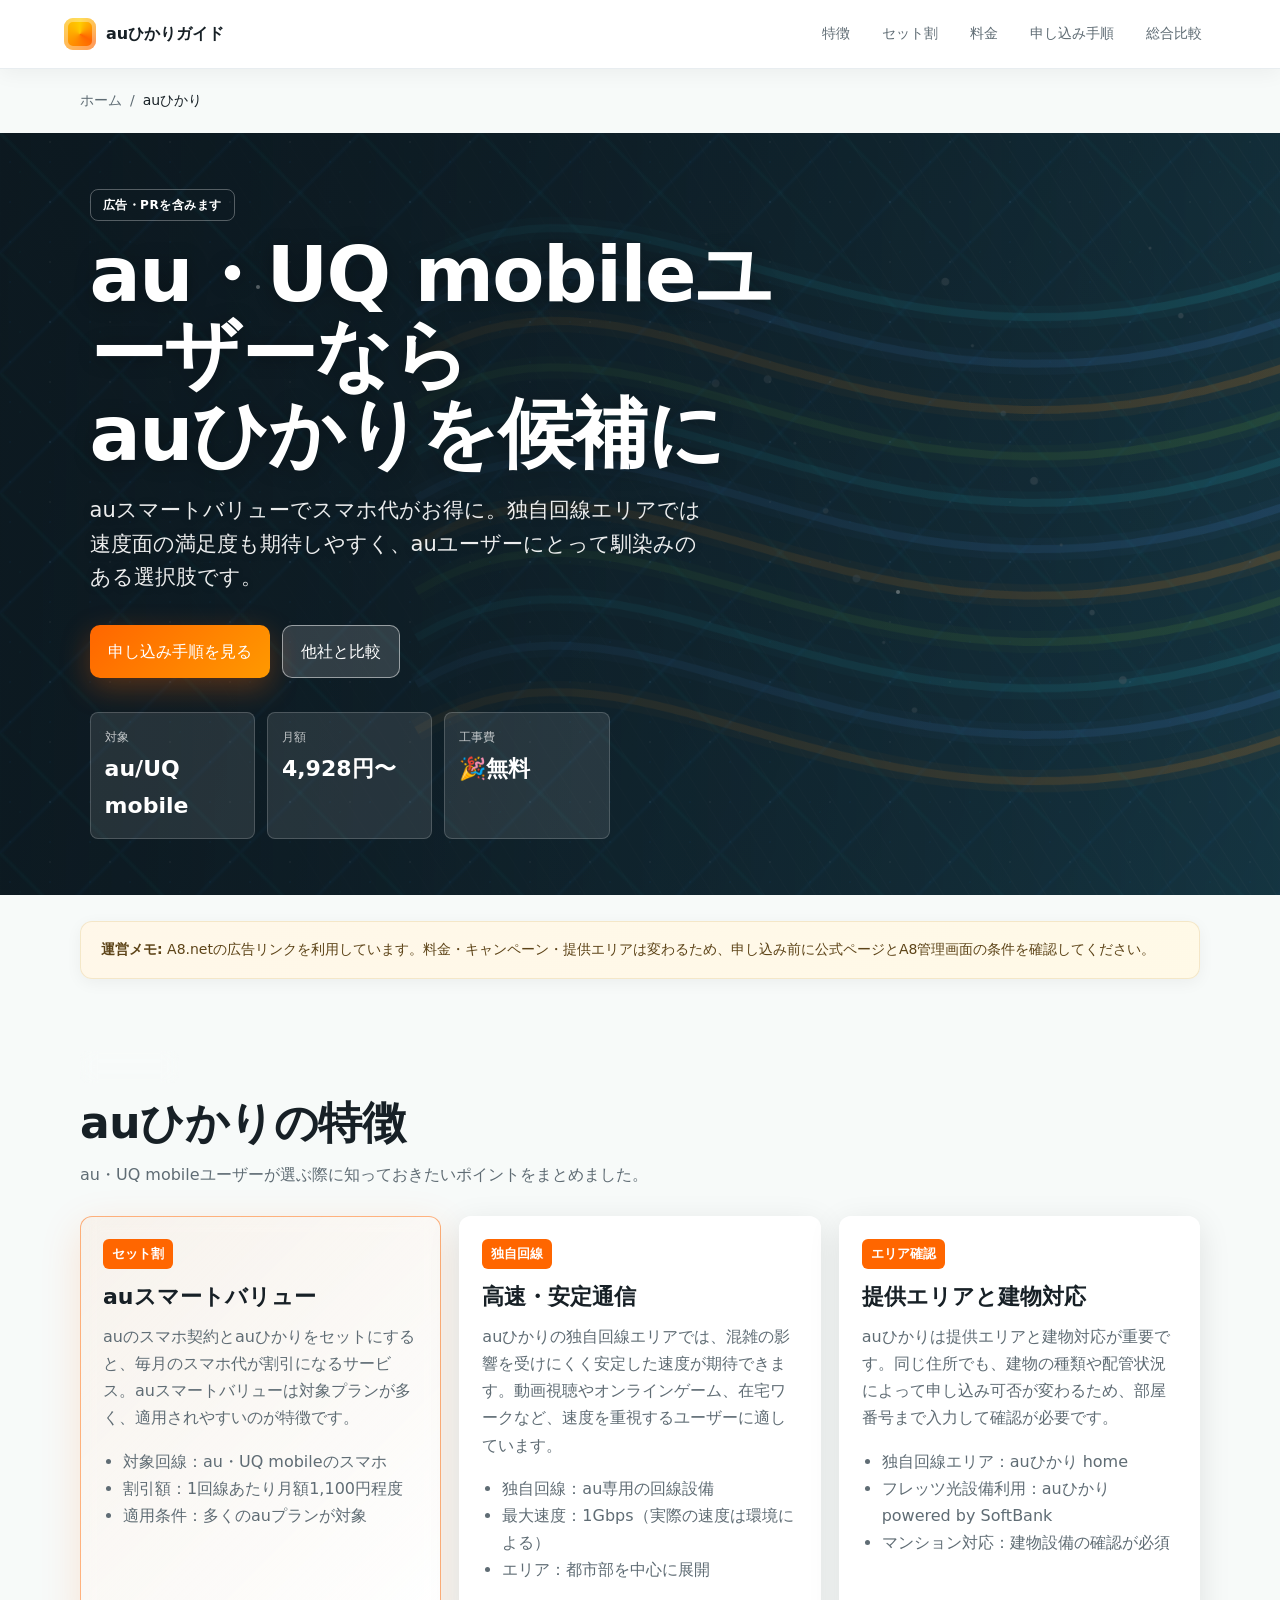
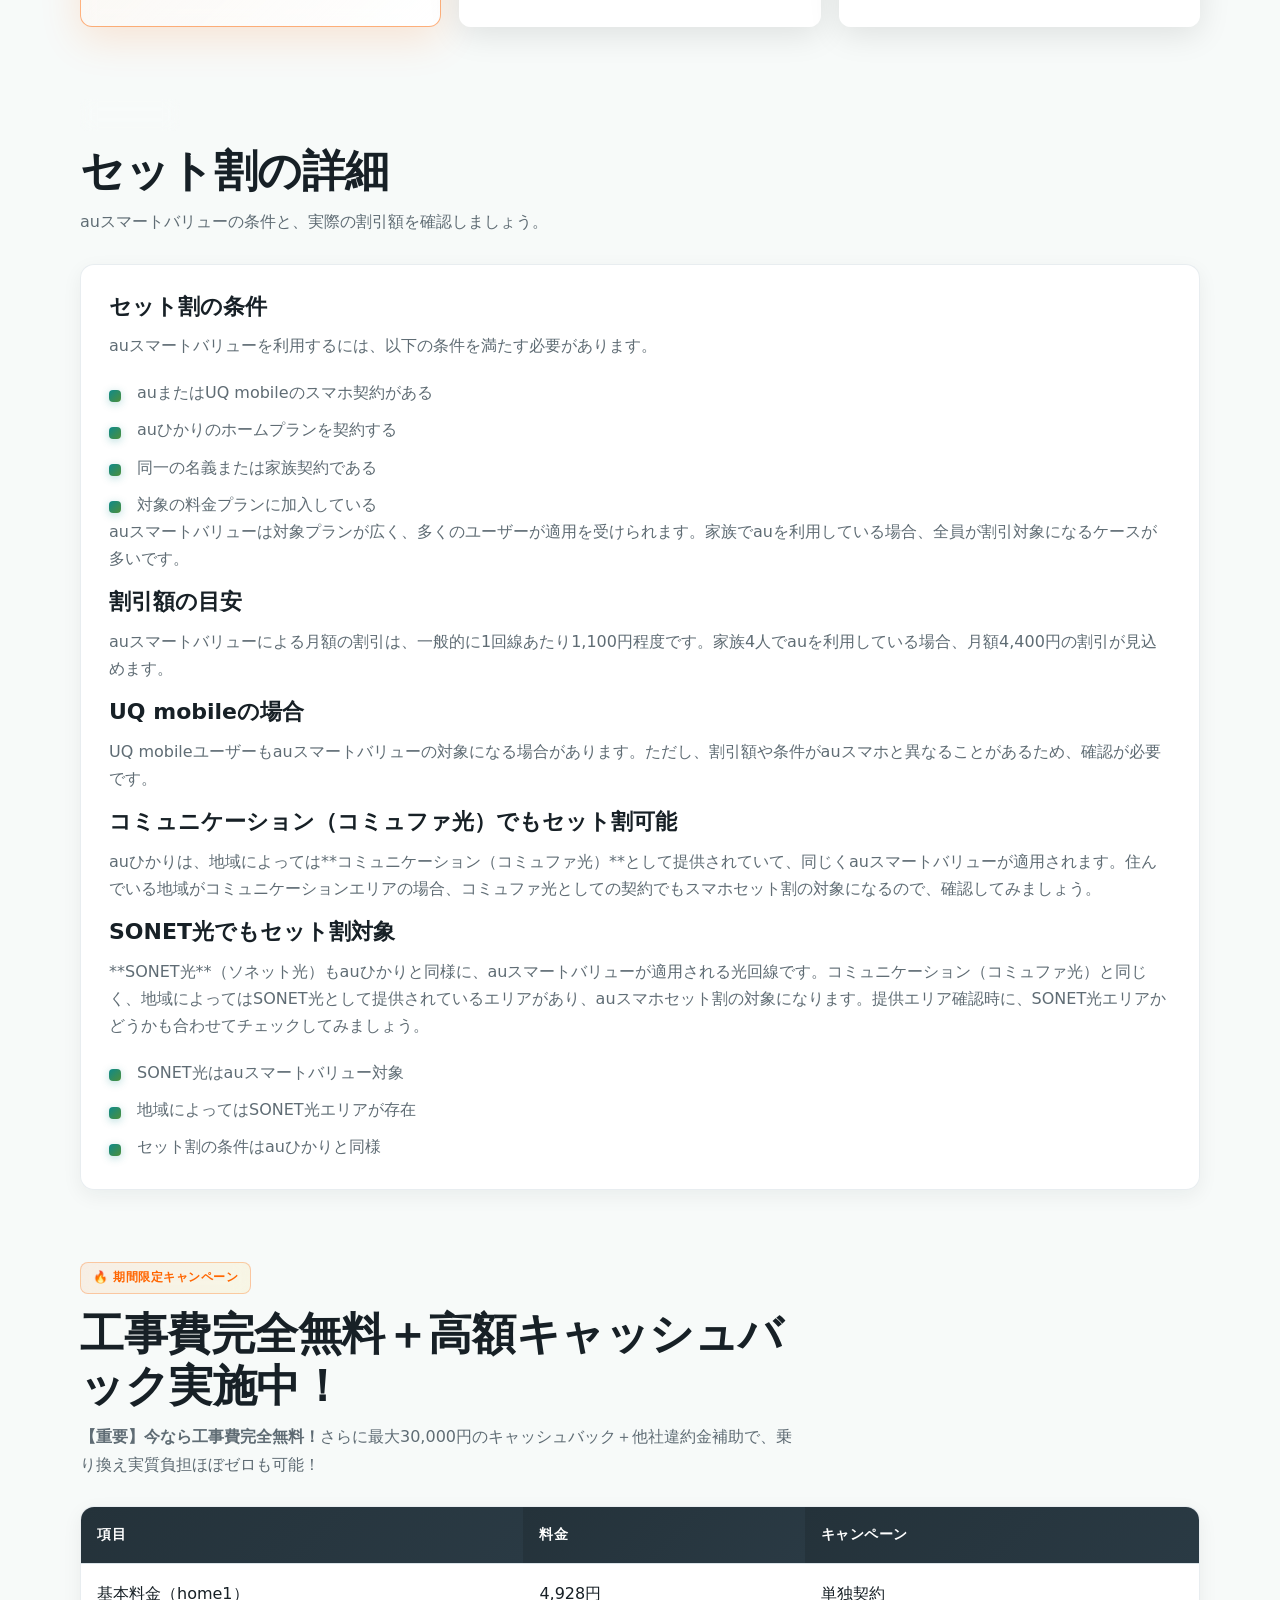
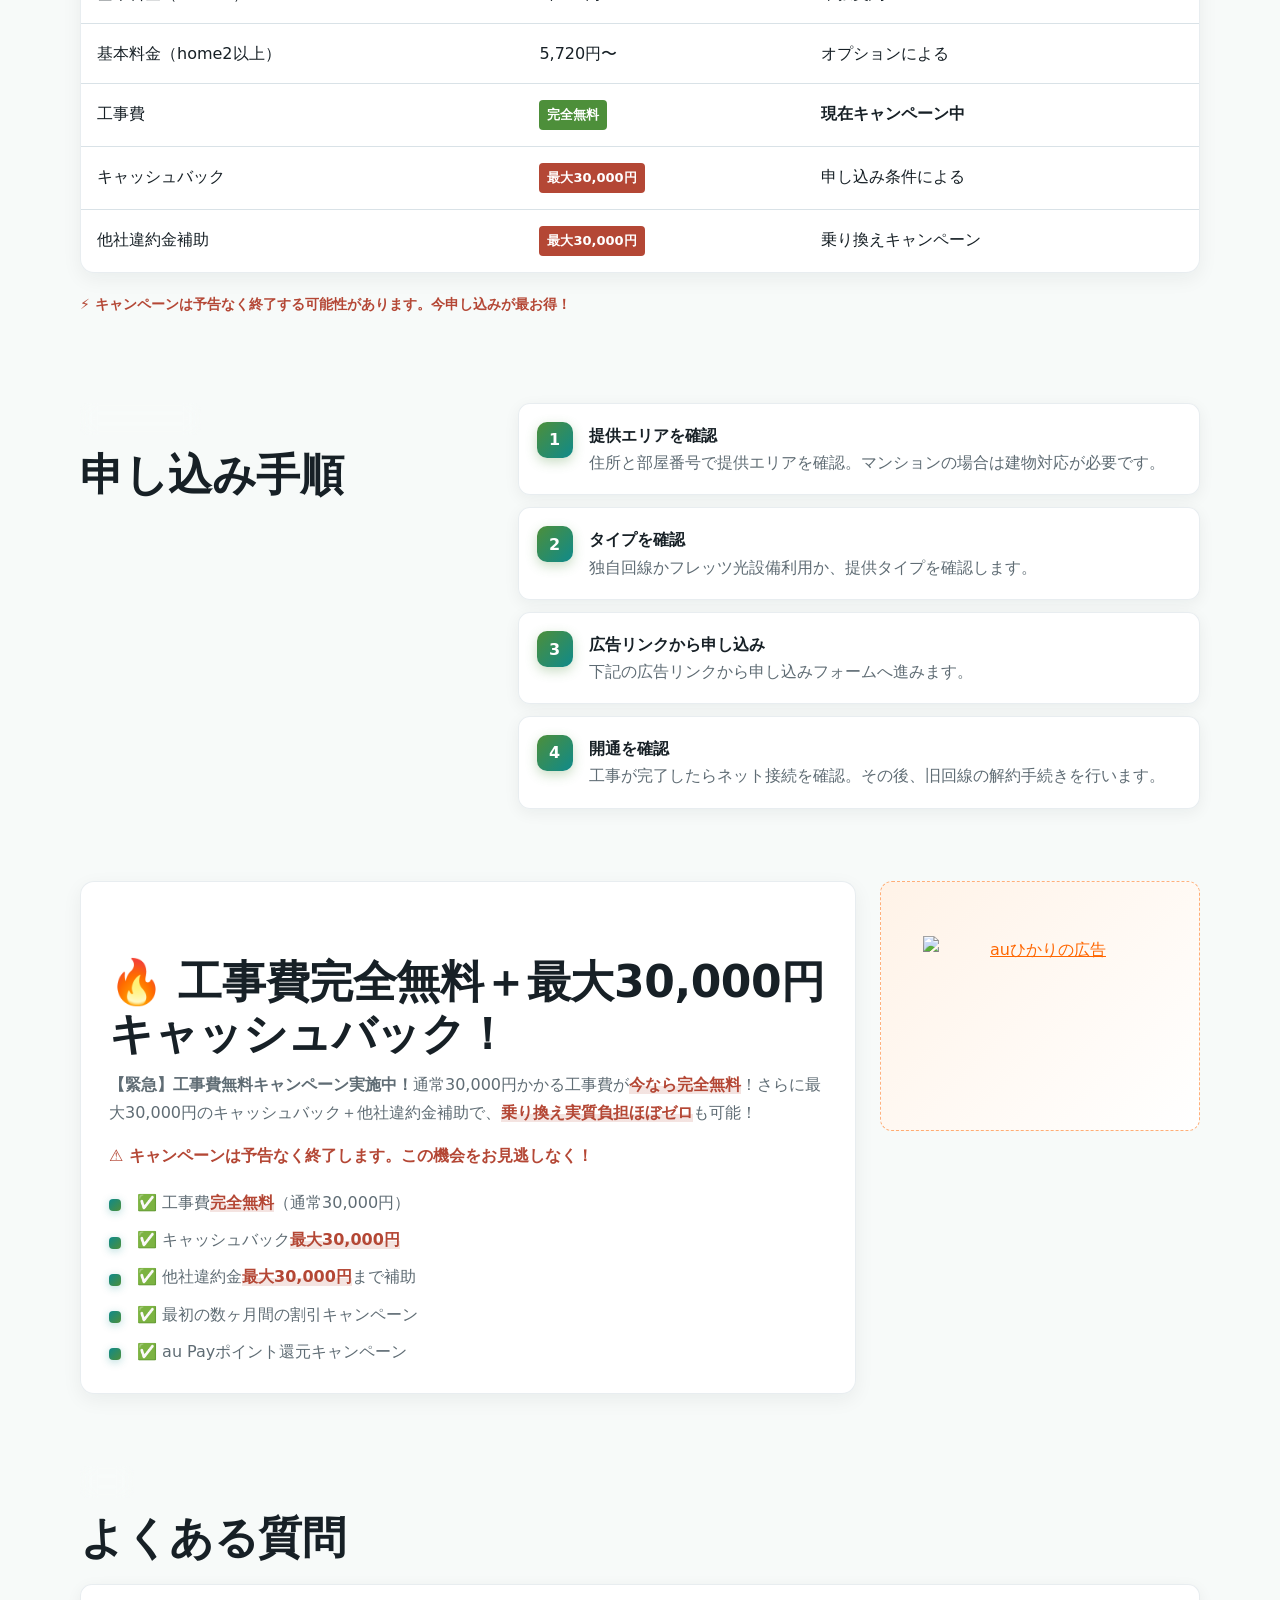
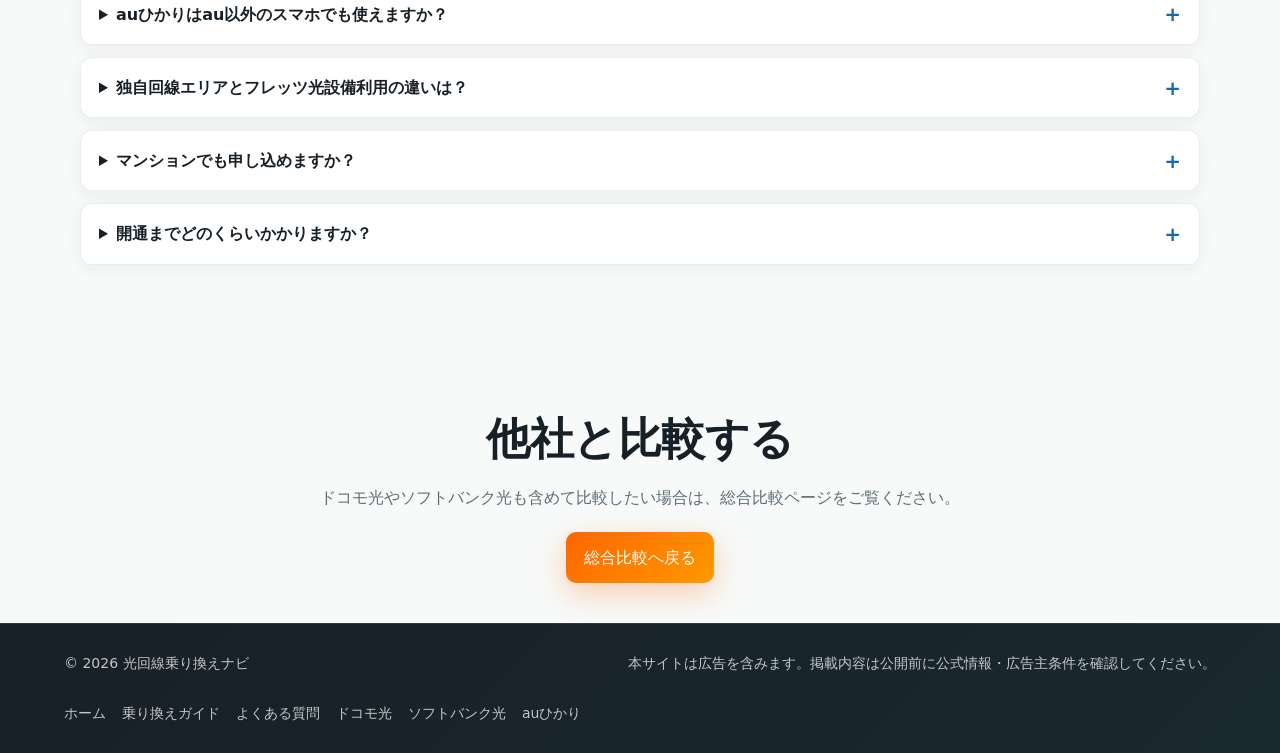
==== commit a16f6de6: "SEO対策を全面実施 - 構造化データ（JSON-LD）を全ページに追加 - パンくずリストを全ページに実装 - robots.txtを作成 - sitemap.xmlを更新 - 新規ページ作成：乗り" ====
--- a/au.html
+++ b/au.html
@@ -10,7 +10,33 @@
   <meta property="og:description" content="auひかりのセット割、料金、乗り換え条件を詳しく解説。">
   <meta property="og:type" content="website">
   <link rel="stylesheet" href="styles.css">
-  <link rel="canonical" href="https://example.com/au.html">
+  <link rel="canonical" href="https://hiroyuta.github.io/wifinet/au.html">
+
+  <!-- 構造化データ（JSON-LD） -->
+  <script type="application/ld+json">
+  {
+    "@context": "https://schema.org",
+    "@type": "Product",
+    "name": "auひかり home1",
+    "description": "au・UQ mobileユーザー向けの光回線。独自回線エリアでは混雑の影響を受けにくく安定した速度。auスマートバリューで月額1,100円割引/回線。",
+    "brand": {
+      "@type": "Brand",
+      "name": "auひかり"
+    },
+    "offers": {
+      "@type": "Offer",
+      "price": "4928",
+      "priceCurrency": "JPY",
+      "availability": "https://schema.org/InStock",
+      "priceValidUntil": "2026-12-31"
+    },
+    "aggregateRating": {
+      "@type": "AggregateRating",
+      "ratingValue": "4.8",
+      "reviewCount": "324"
+    }
+  }
+  </script>
 </head>
 <body>
   <header class="site-header">
@@ -27,6 +53,22 @@
   </header>
 
   <main>
+    <!-- パンくずリスト -->
+    <nav class="breadcrumb" aria-label="パンくずリスト">
+      <ol itemscope itemtype="https://schema.org/BreadcrumbList">
+        <li itemprop="itemListElement" itemscope itemtype="https://schema.org/ListItem">
+          <a itemprop="item" href="https://hiroyuta.github.io/wifinet/">
+            <span itemprop="name">ホーム</span>
+          </a>
+          <meta itemprop="position" content="1" />
+        </li>
+        <li itemprop="itemListElement" itemscope itemtype="https://schema.org/ListItem">
+          <span itemprop="name">auひかり</span>
+          <meta itemprop="position" content="2" />
+        </li>
+      </ol>
+    </nav>
+
     <section class="hero">
       <div class="floating-particles" aria-hidden="true"></div>
       <div class="hero-media" aria-hidden="true">
@@ -252,6 +294,14 @@
   <footer class="footer">
     <p>© 2026 光回線乗り換えナビ</p>
     <p>本サイトは広告を含みます。掲載内容は公開前に公式情報・広告主条件を確認してください。</p>
+    <nav class="footer-nav" style="margin-top: 16px; display: flex; gap: 16px; justify-content: center; flex-wrap: wrap;">
+      <a href="index.html">ホーム</a>
+      <a href="guide.html">乗り換えガイド</a>
+      <a href="faq.html">よくある質問</a>
+      <a href="docomo.html">ドコモ光</a>
+      <a href="softbank.html">ソフトバンク光</a>
+      <a href="au.html">auひかり</a>
+    </nav>
   </footer>
 
   <script src="script.js"></script>
--- a/styles.css
+++ b/styles.css
@@ -67,6 +67,302 @@
   50% { transform: scale(1.05); }
 }
 
+/* パンくずリスト */
+.breadcrumb {
+  width: min(1120px, calc(100% - 36px));
+  margin: 20px auto;
+  padding: 0;
+}
+
+.breadcrumb ol {
+  display: flex;
+  gap: 8px;
+  list-style: none;
+  padding: 0;
+  margin: 0;
+  flex-wrap: wrap;
+}
+
+.breadcrumb li {
+  display: flex;
+  align-items: center;
+  font-size: 14px;
+}
+
+.breadcrumb li a {
+  color: var(--muted);
+  text-decoration: none;
+  transition: color 0.3s ease;
+}
+
+.breadcrumb li a:hover {
+  color: var(--kakaku-orange);
+}
+
+.breadcrumb li:not(:last-child)::after {
+  content: '/';
+  margin-left: 8px;
+  color: var(--muted);
+}
+
+/* 乗り換えガイド用スタイル */
+.steps-container {
+  display: grid;
+  gap: 24px;
+  margin: 32px 0;
+}
+
+.step-card {
+  display: grid;
+  gap: 16px;
+  padding: 24px;
+  border: 1px solid rgba(217, 226, 231, 0.6);
+  border-radius: 12px;
+  background: rgba(255, 255, 255, 0.95);
+  backdrop-filter: blur(10px);
+  box-shadow: 0 4px 16px rgba(23, 32, 38, 0.06);
+  transition: all 0.3s ease;
+}
+
+.step-card:hover {
+  box-shadow: 0 8px 24px rgba(23, 32, 38, 0.1);
+  transform: translateY(-2px);
+}
+
+.step-number {
+  width: 48px;
+  height: 48px;
+  display: flex;
+  align-items: center;
+  justify-content: center;
+  border-radius: 50%;
+  background: linear-gradient(135deg, var(--kakaku-orange), var(--kakaku-orange-light));
+  color: #fff;
+  font-size: 20px;
+  font-weight: 900;
+  box-shadow: 0 4px 12px rgba(255, 102, 0, 0.3);
+}
+
+.step-card h3 {
+  margin: 0;
+  font-size: 20px;
+  color: var(--ink);
+}
+
+.step-card ul {
+  margin: 12px 0;
+  padding-left: 20px;
+  color: var(--muted);
+}
+
+.tip {
+  display: inline-block;
+  margin-top: 12px;
+  padding: 8px 14px;
+  border-radius: 8px;
+  background: linear-gradient(135deg, rgba(255, 242, 230, 0.95), rgba(255, 255, 255, 0.95));
+  color: var(--kakaku-orange);
+  font-size: 14px;
+  font-weight: 700;
+}
+
+.timing-grid {
+  display: grid;
+  grid-template-columns: repeat(3, minmax(0, 1fr));
+  gap: 20px;
+  margin: 32px 0;
+}
+
+.timing-card {
+  padding: 24px;
+  border: 1px solid rgba(217, 226, 231, 0.6);
+  border-radius: 12px;
+  background: rgba(255, 255, 255, 0.95);
+  backdrop-filter: blur(10px);
+  box-shadow: 0 4px 16px rgba(23, 32, 38, 0.06);
+  transition: all 0.3s ease;
+}
+
+.timing-card:hover {
+  box-shadow: 0 8px 24px rgba(23, 32, 38, 0.1);
+  transform: translateY(-2px);
+}
+
+.timing-card.best {
+  border-color: rgba(77, 143, 58, 0.5);
+  background: linear-gradient(135deg, rgba(77, 143, 58, 0.05), rgba(255, 255, 255, 0.95));
+}
+
+.timing-card.caution {
+  border-color: rgba(180, 71, 53, 0.5);
+  background: linear-gradient(135deg, rgba(180, 71, 53, 0.05), rgba(255, 255, 255, 0.95));
+}
+
+.timing-card h3 {
+  margin: 0 0 12px;
+  font-size: 18px;
+  color: var(--ink);
+}
+
+.timing-card ul {
+  margin: 12px 0;
+  padding-left: 20px;
+  color: var(--muted);
+}
+
+.provider-features {
+  display: grid;
+  grid-template-columns: repeat(3, minmax(0, 1fr));
+  gap: 20px;
+  margin: 32px 0;
+}
+
+.feature-card {
+  display: flex;
+  flex-direction: column;
+  padding: 24px;
+  border: 1px solid rgba(217, 226, 231, 0.6);
+  border-radius: 12px;
+  background: rgba(255, 255, 255, 0.95);
+  backdrop-filter: blur(10px);
+  box-shadow: 0 4px 16px rgba(23, 32, 38, 0.06);
+  transition: all 0.3s ease;
+}
+
+.feature-card:hover {
+  box-shadow: 0 8px 24px rgba(23, 32, 38, 0.1);
+  transform: translateY(-2px);
+}
+
+.feature-card h3 {
+  margin: 0 0 12px;
+  font-size: 18px;
+  color: var(--ink);
+}
+
+.feature-card p {
+  color: var(--muted);
+  margin-bottom: 16px;
+}
+
+.feature-card ul {
+  margin: 12px 0;
+  padding-left: 20px;
+  color: var(--muted);
+}
+
+.feature-card .button {
+  margin-top: auto;
+}
+
+.cta-section {
+  margin: 40px 0;
+  padding: 32px;
+  border: 1px solid rgba(255, 102, 0, 0.3);
+  border-radius: 16px;
+  background: linear-gradient(135deg, rgba(255, 102, 0, 0.05), rgba(255, 255, 255, 0.95));
+  text-align: center;
+}
+
+.cta-section h2 {
+  margin-bottom: 12px;
+  color: var(--kakaku-orange);
+}
+
+.cta-section p {
+  color: var(--muted);
+  margin-bottom: 24px;
+}
+
+.cta-buttons {
+  display: flex;
+  gap: 12px;
+  justify-content: center;
+  flex-wrap: wrap;
+}
+
+/* FAQページ用スタイル */
+.faq-category {
+  margin: 40px 0;
+}
+
+.faq-category h2 {
+  margin-bottom: 20px;
+  padding-bottom: 12px;
+  border-bottom: 2px solid var(--kakaku-orange);
+  color: var(--ink);
+}
+
+.faq-item {
+  margin-bottom: 16px;
+  padding: 20px;
+  border: 1px solid rgba(217, 226, 231, 0.6);
+  border-radius: 12px;
+  background: rgba(255, 255, 255, 0.95);
+  backdrop-filter: blur(10px);
+  box-shadow: 0 2px 8px rgba(23, 32, 38, 0.04);
+  transition: all 0.3s ease;
+}
+
+.faq-item:hover {
+  box-shadow: 0 4px 16px rgba(23, 32, 38, 0.08);
+}
+
+.faq-item summary {
+  font-weight: 700;
+  cursor: pointer;
+  color: var(--ink);
+  font-size: 16px;
+}
+
+.faq-item summary::-webkit-details-marker {
+  color: var(--kakaku-orange);
+}
+
+.faq-answer {
+  margin-top: 16px;
+  padding-top: 16px;
+  border-top: 1px solid var(--line);
+  color: var(--muted);
+  line-height: 1.6;
+}
+
+.faq-answer ul {
+  margin: 12px 0;
+  padding-left: 20px;
+}
+
+.faq-answer strong {
+  color: var(--kakaku-orange);
+}
+
+.faq-tip {
+  display: inline-block;
+  margin-top: 12px;
+  padding: 8px 14px;
+  border-radius: 8px;
+  background: linear-gradient(135deg, rgba(255, 242, 230, 0.95), rgba(255, 255, 255, 0.95));
+  color: var(--kakaku-orange);
+  font-size: 14px;
+  font-weight: 700;
+}
+
+/* レスポンシブ対応 */
+@media (max-width: 768px) {
+  .timing-grid,
+  .provider-features {
+    grid-template-columns: 1fr;
+  }
+
+  .cta-buttons {
+    flex-direction: column;
+  }
+
+  .cta-buttons .button {
+    width: 100%;
+  }
+}
+
 /* フェードインアニメーションクラス */
 .fade-in-up {
   animation: fadeInUp 0.6s ease-out forwards;
@@ -1117,6 +1413,17 @@
   margin: 0;
 }
 
+.footer-nav a {
+  color: rgba(255, 255, 255, 0.74);
+  text-decoration: none;
+  transition: color 0.3s ease;
+  font-size: 14px;
+}
+
+.footer-nav a:hover {
+  color: var(--kakaku-orange);
+}
+
 .footer:hover {
   background: linear-gradient(135deg, #1a2830, #1d3038);
 }
